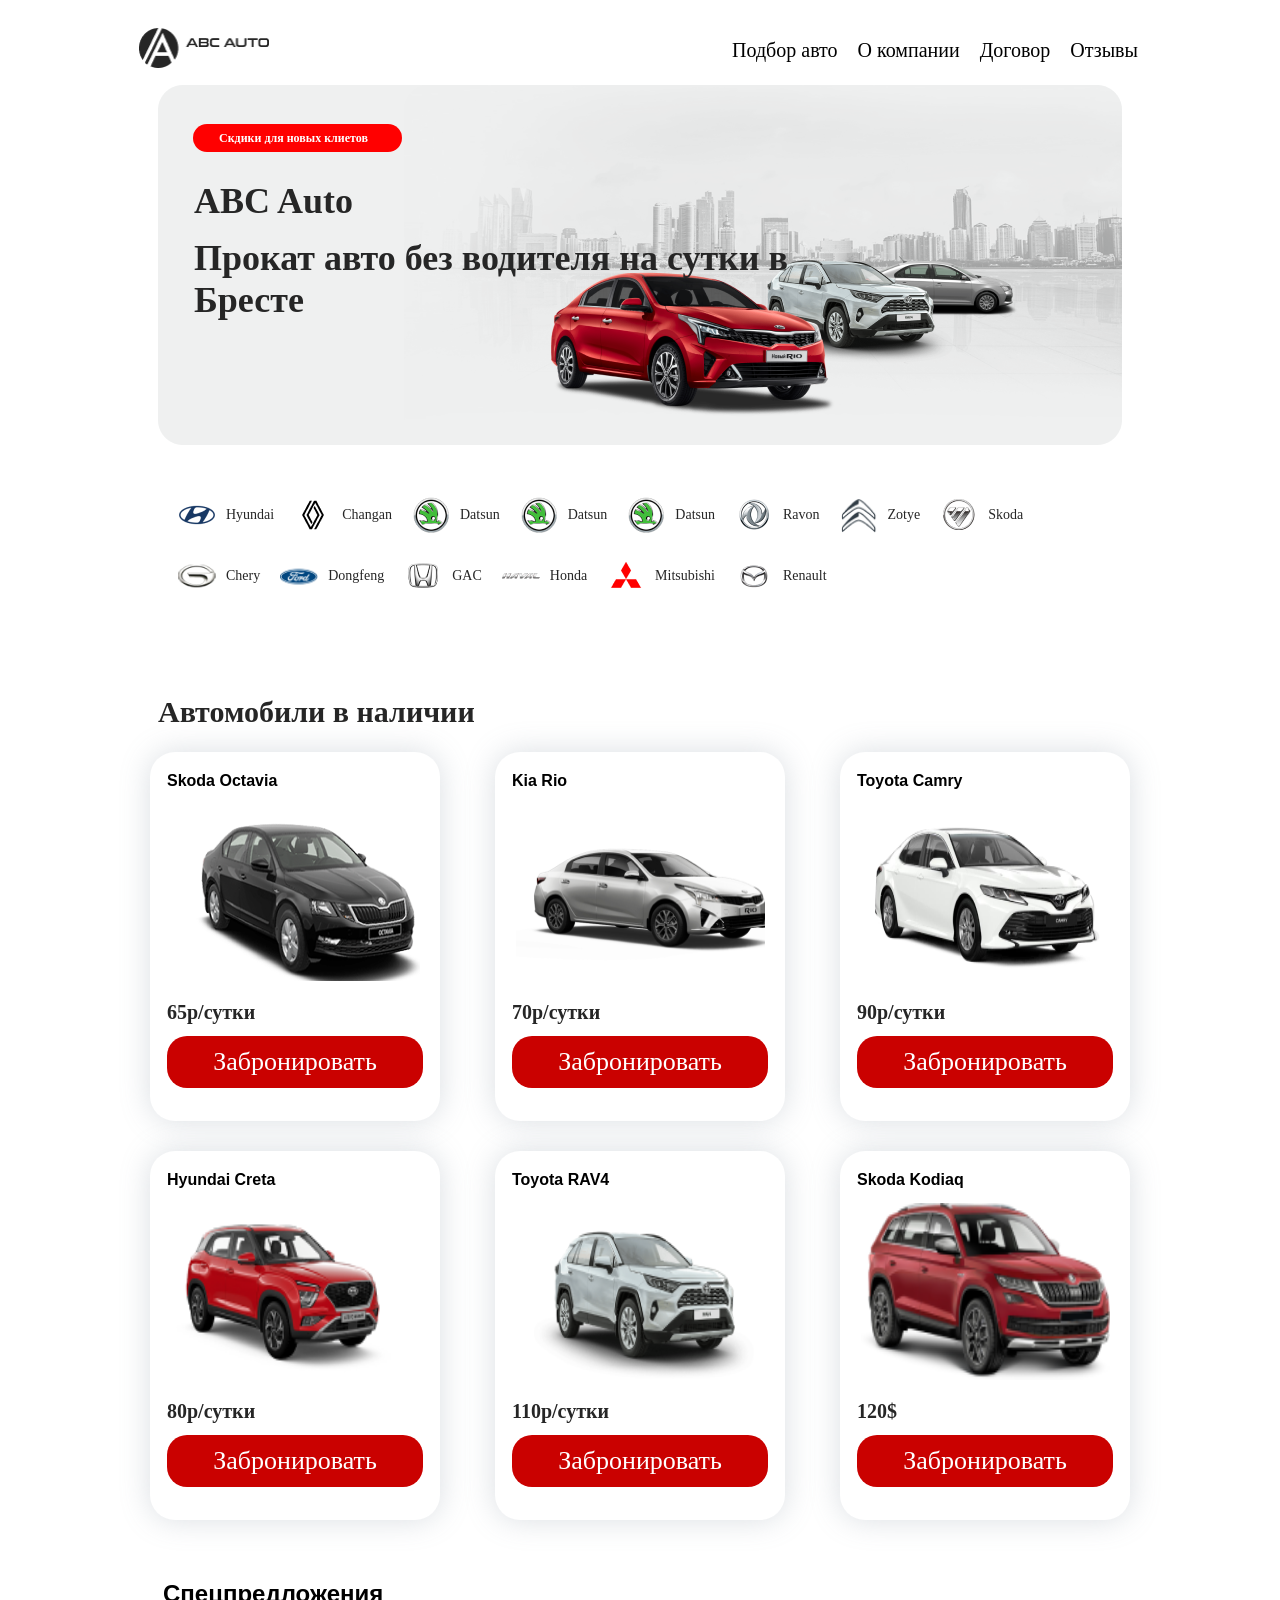
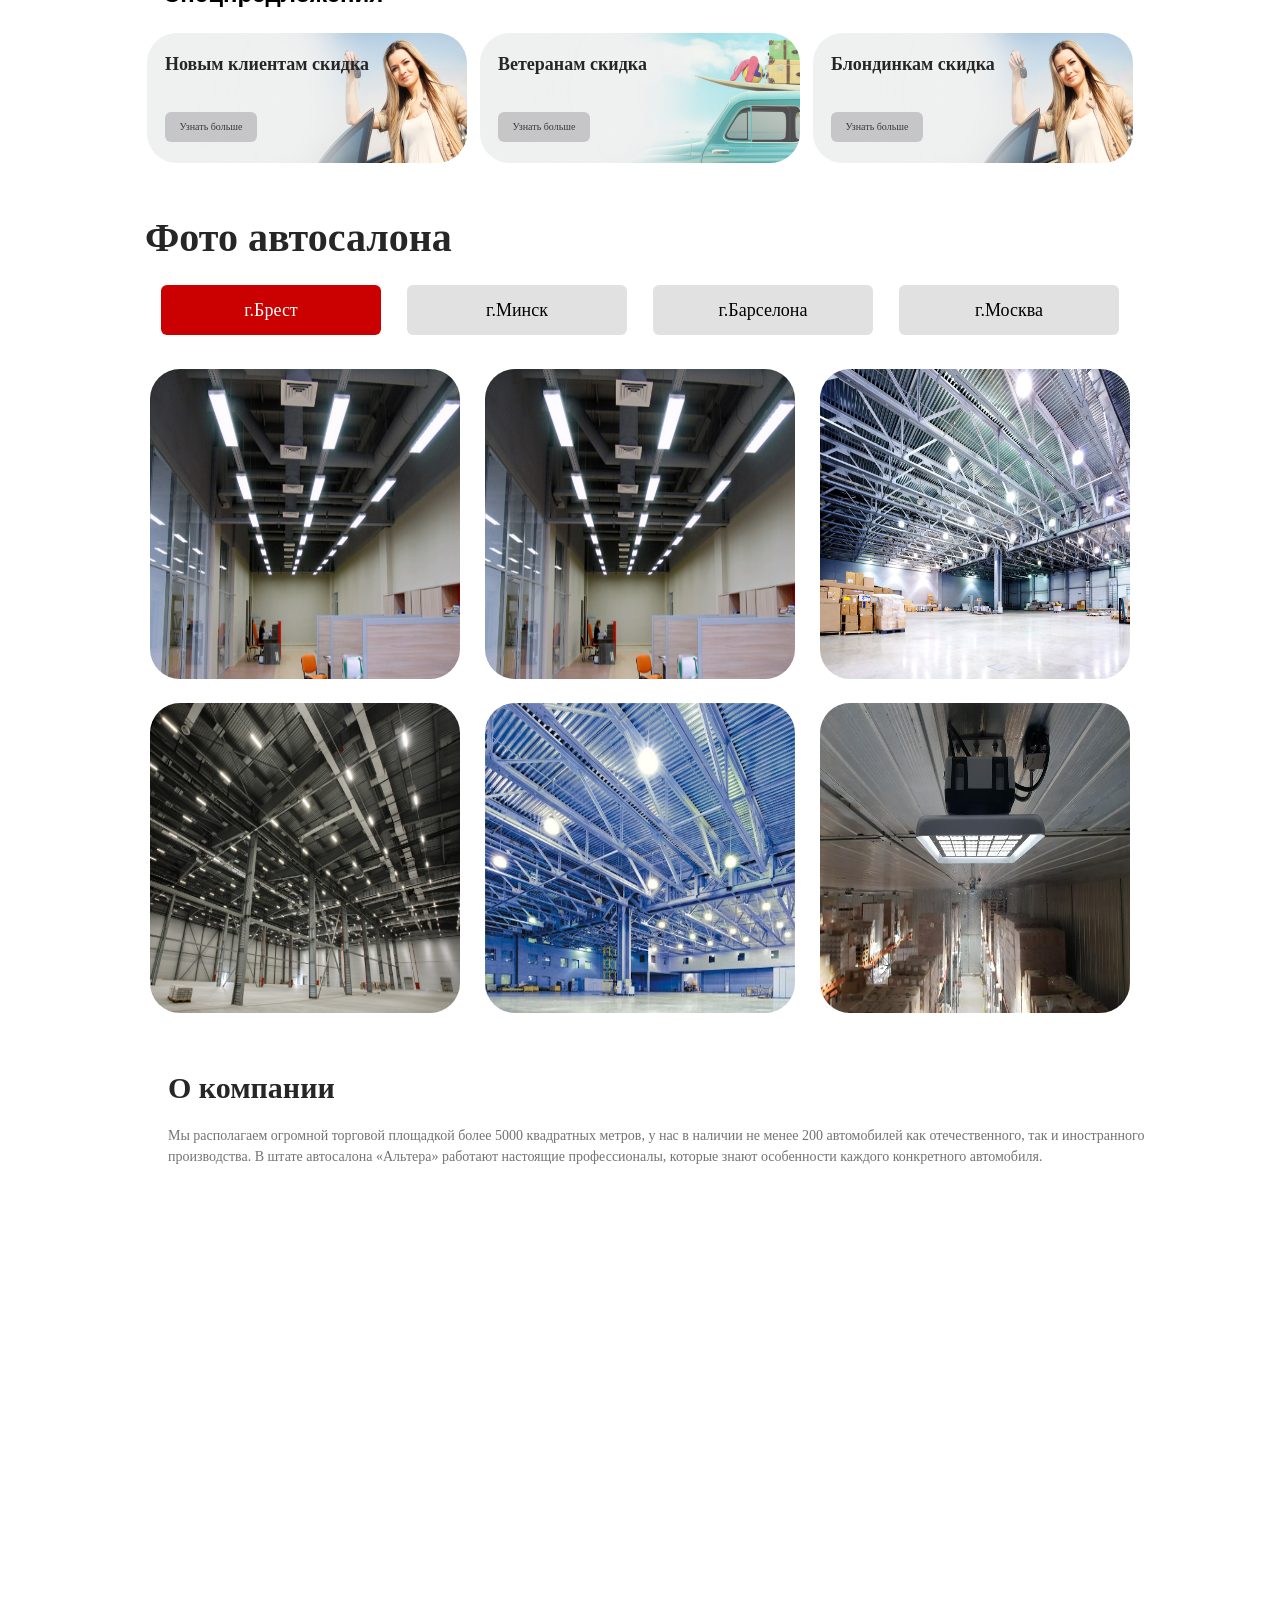
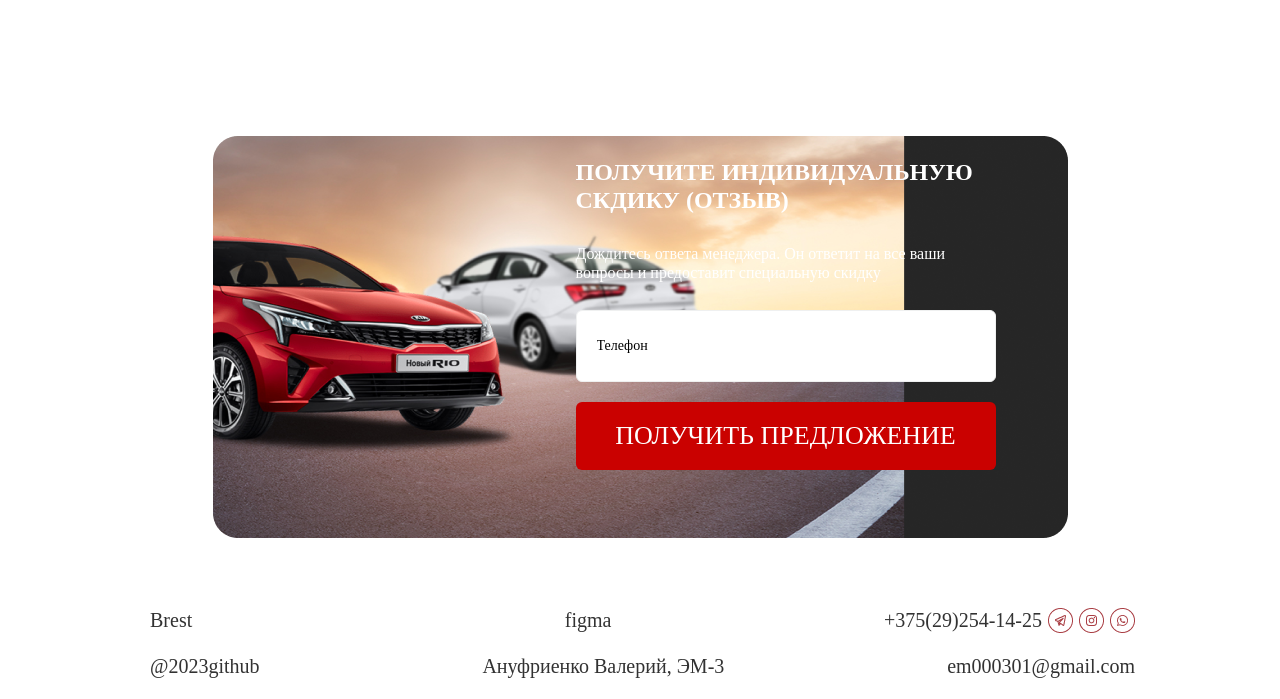
==== index.html @ f1135a48 "valera" ====
<!DOCTYPE html>
<html lang="ru">

<head>
    <meta charset="UTF-8">
    <meta name="viewport" content="width=device-width, initial-scale=1.0">
    <meta name="keywords" content="Treplast">
    <meta name="description" content="Treplast">
    <link rel="stylesheet" href="./scss/style.css">
    <!-- <link rel="stylesheet" href="./styles/style.css">
    <link rel="stylesheet" href="./styles/styles.css"> -->
    <script src="./js/burger.js" defer></script>
    <script src="./js/tabs.js" defer></script>
    <title>Treplast</title>
</head>

<body class="page">
    <header class="header">
        <div class="header__width page__container">
            <img class="header__logo" src="./img/Union.png" alt="Логотип">
            <nav class="nav active__nav">
                <ul class="header__links">
                    <li class="header__link"><a href="./index.html" class="header__link-item">Подбор авто</a></li>
                    <li class="header__link"><a href="./calc.html" class="header__link-item">О компании</a></li>
                    <li class="header__link"><a href="#" class="header__link-item">Договор</a></li>
                    <li class="header__link"><a href="#" class="header__link-item">Отзывы</a></li>
                </ul>
            </nav>
            <div class="burger">
                <span></span>
            </div>
        </div>
    </header>
    <section class="cover page__container">
        <div class="cover__img">
            <p class="cover__text">Скдики для новых клиетов</p>
            <h1 class="cover__title">ABC Auto</h1>
            <p class="cover__subtitle">Прокат авто без водителя на сутки в Бресте</p>
        </div>
    </section>
    <section class="cars page__container">
        <div class="car">
            <div class="car__container">
                <img class="car__img" src="./img/1.png" alt="">
                <p class="car__text">Hyundai</p>
            </div>
            <div class="car__container">
                <img class="car__img" src="./img/2.png" alt="./img/1.png">
                <p class="car__text">Changan</p>
            </div>
            <div class="car__container">
                <img class="car__img" src="./img/3.png" alt="./img/1.png">
                <p class="car__text">Datsun</p>
                </div>
                <div class="car__container">
                    <img class="car__img" src="./img/3.png" alt="./img/1.png">
                    <p class="car__text">Datsun</p>
                </div>
                <div class="car__container">
                    <img class="car__img" src="./img/3.png" alt="./img/1.png">
                    <p class="car__text">Datsun</p>
                </div>
                <div class="car__container">
                    <img class="car__img" src="./img/7.png" alt="./img/1.png">
                    <p class="car__text">Ravon</p>
                </div>
                <div class="car__container">
                    <img class="car__img" src="./img/8.png" alt="./img/1.png">
                    <p class="car__text">Zotye</p>
                </div>
                <div class="car__container">
                    <img class="car__img" src="./img/9.png" alt="./img/1.png">
                    <p class="car__text">Skoda</p>
                </div>
                <div class="car__container">
                    <img class="car__img" src="./img/10.png" alt="./img/1.png">
                    <p class="car__text">Chery</p>
                </div>
                <div class="car__container">
                    <img class="car__img" src="./img/11.png" alt="./img/1.png">
                    <p class="car__text">Dongfeng</p>
                </div>
                <div class="car__container">
                    <img class="car__img" src="./img/12.png" alt="./img/1.png">
                    <p class="car__text">GAC</p>
                </div>
                <div class="car__container">
                    <img class="car__img" src="./img/13.png" alt="./img/1.png">
                    <p class="car__text">Honda</p>
                </div>
                <div class="car__container">
                    <img class="car__img" src="./img/14.png" alt="./img/1.png">
                    <p class="car__text">Mitsubishi</p>
                </div>
                <div class="car__container">
                    <img class="car__img" src="./img/15.png" alt="./img/1.png">
                    <p class="car__text">Renault</p>
                </div>
            </div>
    </section>
    <section class="price page__container">
        <h2 class="price__title">Автомобили в наличии</h2>
        <ul class="price__cards">
            <li class="price__card">
                <h4 class="price__subtitle">Skoda Octavia </h4>
                <img class="price__img" src="./img/octa.png" alt="картинка">
                <p class="price__value">65р/сутки</p>
                <button class="price__button page__button" type="button">Забронировать</button>
            </li>
            <li class="price__card">
                <h4 class="price__subtitle">Kia Rio</h4>
                <img class="price__img" src="./img/kia.png" alt="картинка">
                <p class="price__value">70р/сутки</p>
                <button class="price__button page__button" type="button">Забронировать</button>
            </li>
            <li class="price__card">
                <h4 class="price__subtitle">Toyota Camry</h4>
                <img class="price__img" src="./img/cam.png" alt="картинка">
                <p class="price__value">90р/сутки</p>
                <button class="price__button page__button" type="button">Забронировать</button>
            </li>
            <li class="price__card">
                <h4 class="price__subtitle">Hyundai Creta</h4>
                <img class="price__img" src="./img/kreta.png" alt="картинка">
                <p class="price__value">80р/сутки</p>
                <button class="price__button page__button" type="button">Забронировать</button>
            </li>
            <li class="price__card">
                <h4 class="price__subtitle">Toyota RAV4 </h4>
                <img class="price__img" src="./img/t.png" alt="картинка">
                <p class="price__value">110р/сутки</p>
                <button class="price__button page__button" type="button">Забронировать</button>
            </li>
            <li class="price__card">
                <h4 class="price__subtitle">Skoda Kodiaq</h4>
                <img class="price__img" src="./img/skoda.png" alt="картинка">
                <p class="price__value">120$</p>
                <button class="price__button page__button" type="button">Забронировать</button>
            </li>
        </ul>
    </section>
    <section class="advantages page__container">
        <h2 class="advantages__title">Спецпредложения</h2>
        <div class="advantages__cards">
            <div class="advantages__card advantages__card-title__1">
                <h3 class="advantages__card-title">Новым клиентам скидка</h3>
                <button class="advantages__button" type="button">Узнать больше</button>
            </div>
            <div class="advantages__card advantages__card-title__2">
                <h3 class="advantages__card-title">Ветеранам скидка</h3>
                <button class="advantages__button" type="button">Узнать больше</button>
            </div>
            <div class="advantages__card advantages__card-title__3">
                <h3 class="advantages__card-title">Блондинкам скидка</h3>
                <button class="advantages__button" type="button">Узнать больше</button>
            </div>
        </div>
    </section>
    <section class="portfolio page__container">
        <h2 class="portfolio__title">Фото автосалона</h2>
        <div class="portfolio__buttons">
            <button class="portfolio__button portfolio__button_active" data-shop="shop_1">г.Брест</button>
            <button class="portfolio__button" data-shop="shop_2">г.Минск</button>
            <button class="portfolio__button" data-shop="shop_3">г.Барселона</button>
            <button class="portfolio__button" data-shop="shop_4">г.Москва</button>
        </div>
        <div class="portfolio__slider">
            <div class="slider">
                <ul class="portfolio__cards slider_left">
                    <li class="portfolio__card portfolio__card-1"><img class="portfolio__img portfolio__img-hide_1"
                            src="./extends/jpg/1_1.jpg" alt="картинка"></li>
                    <li class="portfolio__card portfolio__card-2"><img class="portfolio__img portfolio__img-hide_2"
                            src="./extends/jpg/1_1.jpg" alt="картинка"></li>
                    <li class="portfolio__card portfolio__card-3"><img class="portfolio__img portfolio__img-hide_3"
                            src="./extends/jpg/1_2.jpg" alt="картинка"></li>
                    <li class="portfolio__card portfolio__card-4"><img class="portfolio__img portfolio__img-hide_4"
                            src="./extends/jpg/1_3.jpg" alt="картинка"></li>
                    <li class="portfolio__card portfolio__card-5"><img class="portfolio__img portfolio__img-hide_5"
                            src="./extends/jpg/1_4.jpg" alt="картинка"></li>
                    <li class="portfolio__card portfolio__card-6"><img class="portfolio__img portfolio__img-hide_6"
                            src="./extends/jpg/1_5.jpg" alt="картинка"></li>
                </ul>
                <ul class="portfolio__cards slider_center">
                    <li class="portfolio__card portfolio__card-1"><img class="portfolio__img portfolio__img-hide_1"
                            src="./extends/jpg/1_1.jpg" alt="картинка"></li>
                    <li class="portfolio__card portfolio__card-2"><img class="portfolio__img portfolio__img-hide_2"
                            src="./extends/jpg/1_1.jpg" alt="картинка"></li>
                    <li class="portfolio__card portfolio__card-3"><img class="portfolio__img portfolio__img-hide_3"
                            src="./extends/jpg/1_2.jpg" alt="картинка"></li>
                    <li class="portfolio__card portfolio__card-4"><img class="portfolio__img portfolio__img-hide_4"
                            src="./extends/jpg/1_3.jpg" alt="картинка"></li>
                    <li class="portfolio__card portfolio__card-5"><img class="portfolio__img portfolio__img-hide_5"
                            src="./extends/jpg/1_4.jpg" alt="картинка"></li>
                    <li class="portfolio__card portfolio__card-6"><img class="portfolio__img portfolio__img-hide_6"
                            src="./extends/jpg/1_5.jpg" alt="картинка"></li>
                </ul>
                <ul class="portfolio__cards slider_right">
                    <li class="portfolio__card portfolio__card-1"><img class="portfolio__img portfolio__img-hide_1"
                            src="./extends/jpg/1_1.jpg" alt="картинка"></li>
                    <li class="portfolio__card portfolio__card-2"><img class="portfolio__img portfolio__img-hide_2"
                            src="./extends/jpg/1_1.jpg" alt="картинка"></li>
                    <li class="portfolio__card portfolio__card-3"><img class="portfolio__img portfolio__img-hide_3"
                            src="./extends/jpg/1_2.jpg" alt="картинка"></li>
                    <li class="portfolio__card portfolio__card-4"><img class="portfolio__img portfolio__img-hide_4"
                            src="./extends/jpg/1_3.jpg" alt="картинка"></li>
                    <li class="portfolio__card portfolio__card-5"><img class="portfolio__img portfolio__img-hide_5"
                            src="./extends/jpg/1_4.jpg" alt="картинка"></li>
                    <li class="portfolio__card portfolio__card-6"><img class="portfolio__img portfolio__img-hide_6"
                            src="./extends/jpg/1_5.jpg" alt="картинка"></li>
                </ul>
            </div>
            <div class="arrows">
                <img src="./extends/svg/left.svg" alt="" class="button_slider_left">
                <img src="./extends/svg/right.svg" alt="strelkaLeft" class="button_slider_right">
            </div>
        </div>
    </section>
    <section class="video page__container">
        <h2 class="video__title">О компании</h2>
        <p class="video__text">Мы располагаем огромной торговой площадкой более 5000 квадратных метров, у нас в наличии не менее 200 автомобилей как отечественного, так и иностранного производства. В штате автосалона «Альтера» работают настоящие профессионалы, которые знают особенности каждого конкретного автомобиля.</p>
        <iframe class="video__video" src="https://www.youtube.com/embed/TswTFljcHB8" title="YouTube video player" frameborder="0" allow="accelerometer; autoplay; clipboard-write; encrypted-media; gyroscope; picture-in-picture; web-share" allowfullscreen></iframe>
    </section>
    <section class="feedback page__container">
        <div class="feedback__img">
            <div class="feedback__container">
                <h2 class="feedback__title">Получите индивидуальную скдику (отзыв)</h2>
                <p class="feedback__text">Дождитесь ответа менеджера. Он ответит на все ваши вопросы и предоставит специальную скидку </p>
                <form class="feedback__form feedback__form-form" name="form" id="username__form" novalidate>
                    <input type="phone" class="feedback__field" id="name" name="text" placeholder="Телефон" minlength="2"
                        maxlength="40" required>
                    <button class="feedback__button page__button" type="submit">Получить предложение</button>
                </form>
            </div>
        </div>
    </section>
    <footer class="footer">
        <div class="footer__container footer__container-first">
            <p class="footer__text">Brest</p>
            <h4 class="footer__text name">figma</h4>
            <div class="footer__info">
                <p class="footer__text">+375(29)254-14-25</p>
                <img class="footer__img" src="./img/telega.png" alt="">
                <img class="footer__img" src="./img/ins.png" alt="">
                <img class="footer__img" src="./img/what.png" alt="">
            </div>
        </div>
        <div class="footer__container footer__container-second">
            <p class="footer__text">@2023github</p>
            <h4 class="footer__text">Ануфриенко Валерий, ЭM-3</h4>
            <p class="footer__text">em000301@gmail.com</p>
        </div>
    </footer>
</body>

</html>
---- scss/style.css ----
* {
  margin: 0;
  padding: 0;
  border: 0;
  box-sizing: border-box;
  list-style: none;
  text-decoration: none;
}

.page {
  background-color: #fff;
  font-family: "Inter", Arial, sans-serif;
  text-rendering: optimizeLegibility;
  margin: 0 auto;
  width: 100%;
  -webkit-font-smoothing: antialiased;
  -moz-osx-font-smoothing: grayscale;
}

.page__container {
  max-width: 1024px;
  margin: 0 auto;
}

.page__title {
  max-width: 400px;
  margin: 0 auto;
  text-align: center;
  font-family: "Inter";
  font-style: normal;
  font-weight: 700;
  font-size: 48px;
  line-height: 58px;
  color: #cde1f0;
  color: #000;
}

.page__subtitle {
  max-width: 350px;
  text-align: center;
  margin: 0 auto;
  font-family: "Inter";
  font-style: normal;
  font-weight: 600;
  font-size: 20px;
  line-height: 24px;
  color: #cde1f0;
  color: #000;
}

@media (max-width: 900px) {
  .page__title {
    max-width: 400px;
    font-family: "Inter";
    font-style: normal;
    font-weight: 700;
    font-size: 39px;
    line-height: 47px;
    color: #cde1f0;
  }
  .page__subtitle {
    max-width: 350px;
    font-family: "Inter";
    font-style: normal;
    font-weight: 600;
    font-size: 18px;
    line-height: 22px;
    color: #cde1f0;
  }
}
@media (max-width: 520px) {
  .page__title {
    font-family: "Inter";
    font-style: normal;
    font-weight: 700;
    font-size: 24px;
    line-height: 29px;
    color: #cde1f0;
  }
  .page__subtitle {
    font-family: "Inter";
    font-style: normal;
    font-weight: 600;
    font-size: 18px;
    line-height: 22px;
    color: #cde1f0;
  }
}
.style {
  font-style: normal;
  font-family: "Inter";
  font-style: normal;
  font-weight: 500;
  font-size: 28px;
  line-height: 34px;
  color: #cde1f0;
  color: #000;
}

@media (max-width: 900px) {
  .style {
    font-style: normal;
    font-family: "Inter";
    font-style: normal;
    font-weight: 500;
    font-size: 28px;
    line-height: 34px;
    color: #cde1f0;
    color: #000;
  }
}
.header {
  width: 100%;
  background-color: #fff;
  opacity: 1;
  margin: 0 auto;
  padding: 28px 0 17px 0;
}

.header__link-item {
  text-decoration: none;
  color: #000;
  transition: 1s all ease-in-out;
  color: #000;
}
.header__link-item:hover {
  text-decoration: none;
  color: #e31c0e;
}

.nav {
  display: flex;
}

.header__width {
  padding: 0 11px;
  display: flex;
  justify-content: space-between;
  align-items: center;
  flex-wrap: nowrap;
}

.header__logo {
  width: 130px;
  height: 40px;
}

.header__links {
  display: flex;
  justify-content: baseline;
  align-items: baseline;
  flex-wrap: nowrap;
  margin: 3px 3px 0 0;
  gap: 0 20px;
}

.header__link {
  font-family: "Inter";
  font-style: normal;
  font-weight: 700;
  font-size: 22px;
  line-height: 27px;
  color: #cde1f0;
  cursor: pointer;
  font-family: "Roboto";
  font-style: normal;
  font-weight: 400;
  font-size: 20px;
  line-height: 26px;
  color: #262626;
}
.header__link:hover {
  color: #ffd3a0;
}

@media (max-width: 900px) {
  .header {
    padding: 28px 0;
  }
  .header__logo {
    width: 130px;
    height: 40px;
  }
  .header__link {
    font-size: 18px;
    line-height: 22px;
  }
  .header__links {
    margin: 6px 0 0 0;
    gap: 0 13px;
  }
}
@media (max-width: 767px) {
  .header {
    padding: 17px 0 15px 0;
  }
  .header__width {
    padding: 0 11px;
  }
  .header__logo {
    width: 130px;
    height: 40px;
    z-index: 52;
  }
  .header__links {
    display: flex;
    list-style: none;
    flex-direction: column;
    margin: 0;
    gap: 0 20px;
    padding: 0;
    position: relative;
    z-index: 55;
  }
  .nav {
    display: none;
    flex-direction: column;
    position: fixed;
    height: 100%;
    width: 100%;
    top: 0;
    bottom: 0;
    left: 0;
    right: 0;
    z-index: 50;
    overflow: auto;
    padding: 64px 31px;
    background-color: #fff;
    transition: all 3s;
    opacity: 0;
    z-index: -1;
  }
  .nav__open {
    opacity: 1;
    z-index: 10;
  }
  .active__nav {
    display: flex !important;
  }
  .nav ul {
    flex-direction: column;
    row-gap: 30px;
    position: relative;
    z-index: 100;
    transition: all 3s ease 0s;
  }
  .header__link {
    font-family: "Inter";
    font-style: normal;
    font-weight: 700;
    font-size: 22px;
    line-height: 27px;
    color: #cde1f0;
  }
}
@keyframes burgerAnimationOpen {
  from {
    opacity: 0;
  }
  to {
    opacity: 1;
  }
}
@keyframes burgerAnimationClose {
  from {
    opacity: 1;
  }
  to {
    opacity: 0;
  }
}
.portfolio__buttons {
  margin: 24px auto 0 auto;
  max-width: 958px;
  display: flex;
  justify-content: center;
  align-items: baseline;
  flex-wrap: wrap;
  gap: 22px 26px;
}

.portfolio__button {
  font-family: "Inter";
  font-style: normal;
  font-weight: 400;
  font-size: 18px;
  line-height: 22px;
  color: #cde1f0;
  width: 220px;
  height: 50px;
  padding: 14px 0 18px 0;
  text-align: center;
  background-color: #E1E1E1;
  border-radius: 6px;
  color: #000;
}

.portfolio__button_active {
  background-color: #CA0100;
  color: #FFF;
}

.page__button {
  font-family: "Inter";
  font-style: normal;
  font-weight: 400;
  font-size: 18px;
  line-height: 22px;
  color: #cde1f0;
  display: block;
  box-sizing: border-box;
  background-color: #CA0100;
  width: 256px;
  height: 52px;
  padding: 10px 0;
  border-radius: 20px;
  transition: 1s all ease-in-out;
  font-family: "Roboto";
  font-style: normal;
  font-weight: 400;
  font-size: 26px;
  line-height: 30px;
  text-align: center;
  color: #FFFFFF;
}

.page__button {
  margin: 17px auto 0 auto;
  color: #000;
  transition: 1s all;
}
.page__button:hover {
  background-color: #ffd3a0;
  color: #ffffff;
}

@media (max-width: 900px) {
  .portfolio__buttons {
    margin: 26px auto 0 auto;
    max-width: 466px;
    gap: 22px 26px;
    flex-wrap: wrap;
    display: flex;
    justify-content: center;
    align-items: baseline;
    flex-wrap: wrap;
  }
}
@media (max-width: 500px) {
  .portfolio__buttons {
    margin: 20px auto 0 auto;
    gap: 21px 0;
  }
}
.advantages__title {
  margin: 55px 0 25px 35px;
}

.advantages__cards {
  display: flex;
  justify-content: center;
  align-items: baseline;
  flex-wrap: wrap;
  flex-wrap: wrap;
  margin: 0 auto;
  padding: 0 17px;
  gap: 13px 13px;
}

.advantages__card {
  width: 320px;
  height: 130px;
  color: #140b0b;
  border-radius: 30px;
  background-size: cover;
  background-position: center;
  background-repeat: no-repeat;
  top: 0;
  left: 0;
  border: none;
}

.advantages__card-title__1 {
  background-image: url(../../img/blond.png);
}

.advantages__card-title__3 {
  background-image: url(../../img/blond.png);
}

.advantages__card-title__2 {
  background-image: url(../../img/car.png);
}

.advantages__img {
  display: block;
  width: 94px;
  height: 82px;
  -o-object-fit: cover;
     object-fit: cover;
  margin: 44px auto 20px auto;
}

.advantages__card-title {
  font-family: "Inter";
  font-style: normal;
  font-weight: 600;
  font-size: 25px;
  line-height: 30px;
  color: #cde1f0;
  color: #140b0b;
  margin: 0;
  font-family: "Roboto";
  font-style: normal;
  font-weight: 700;
  font-size: 18px;
  line-height: 22px;
  /* black */
  padding: 20px 0 0 18px;
  color: #262626;
}

.advantages__cardsubtitle {
  text-align: center;
  font-family: "Inter";
  font-style: normal;
  font-weight: 400;
  font-size: 17px;
  line-height: 21px;
  color: #cde1f0;
  color: #140b0b;
  margin: 10px 12px 0 12px;
  max-width: 276px;
}

.advantages__button {
  width: 92px;
  height: 30px;
  margin: 37px 0 0 18px;
  font-family: "Roboto";
  font-style: normal;
  font-weight: 400;
  font-size: 10px;
  line-height: 12px;
  background: #C2C2C4;
  text-align: center;
  opacity: 0.9;
  border-radius: 6px;
  color: #262626;
  transition: 1s all ease-out;
}
.advantages__button:hover {
  background-color: #b20707;
  color: #cde1f0;
}

@media (max-width: 900px) {
  .advantages__title {
    margin: 0 auto 0 auto;
    padding: 31px 0 0 0;
  }
  .advantages__subtitle {
    margin: 13px auto 0 auto;
  }
  .advantages__cards {
    display: flex;
    justify-content: center;
    align-items: center;
    flex-wrap: wrap;
    flex-direction: column;
    margin: 31px auto 0 auto;
    gap: 35px;
    padding: 0;
  }
}
@media (max-width: 520px) {
  .advantages__title {
    padding: 21px 0 0 0;
  }
  .advantages__subtitle {
    margin: 10px auto 0 auto;
  }
  .advantages__cards {
    margin: 17px auto 0 auto;
    padding: 0 5px;
    gap: 15px 0;
  }
}
.burger {
  display: flex;
  justify-content: flex-end;
  align-items: center;
  flex-wrap: nowrap;
  display: none;
  position: relative;
  z-index: 50;
  width: 30px;
  height: 18px;
}
.burger span {
  height: 2px;
  width: 80%;
  transform: scale(1);
  background-color: #000;
}
.burger::before, .burger::after {
  content: "";
  position: absolute;
  height: 2px;
  width: 100%;
  background-color: #000;
  transition: all 2s ease 0s;
}
.burger::before {
  top: 0;
}
.burger::after {
  bottom: 0;
}
.burger.active span {
  transform: scale(0);
}
.burger.active::before {
  top: 50%;
  transform: rotate(-45deg) translate(0, -50%);
}
.burger.active::after {
  bottom: 50%;
  transform: rotate(45deg) translate(0, 50%);
}

@media (max-width: 767px) {
  .burger {
    display: flex;
  }
}
.calc {
  margin: 15px auto 30px auto;
  position: relative;
  z-index: 2000;
}

.calc__container {
  max-width: 1000px;
  background-color: #f5f5f5;
  border-radius: 30px;
  margin: 0 auto;
  color: #000;
}

.calc__menu {
  padding: 24px 25px 10px 22px;
  display: flex;
  justify-content: space-between;
  align-items: center;
  flex-wrap: nowrap;
  border-bottom: 3px solid rgb(0, 0, 0);
}

.calc__title {
  font-family: "Inter";
  font-style: normal;
  font-weight: 500;
  font-size: 28px;
  line-height: 34px;
  color: #cde1f0;
  color: #000;
}

.calc__title-1 {
  width: 310px;
  padding: 0 0px 0px 2px;
  color: #000;
}

.calc__title-2 {
  width: 118px;
  text-align: center;
  color: #000;
}

.calc__title-3 {
  width: 206px;
  padding: 0 2px 0 0;
  text-align: center;
  color: #000;
}

.calc__title-4 {
  width: 181px;
  padding: 0 4px 0 0;
  text-align: center;
  color: #000;
}

@media (max-width: 900px) {
  .calc {
    margin: 23px auto 41px auto;
  }
  .calc__container {
    max-width: 746px;
  }
  .calc__menu {
    padding: 15px 13px 12px 17px;
  }
  .calc__title {
    font-family: "Inter";
    font-style: normal;
    font-weight: 500;
    font-size: 20px;
    line-height: 24px;
    color: #cde1f0;
    color: #000;
  }
  .calc__title-1 {
    width: 271px;
    padding: 0;
  }
  .calc__title-2 {
    width: 88px;
    text-align: center;
  }
  .calc__title-3 {
    width: 159px;
    padding: 0;
    text-align: center;
  }
  .calc__title-4 {
    width: 114px;
    padding: 0;
    text-align: center;
  }
}
@media (max-width: 500px) {
  .calc {
    margin: 15px auto 19px auto;
  }
  .calc__container {
    max-width: 316px;
    border-radius: 12px;
  }
  .calc__menu {
    padding: 12px 8px 3px 4px;
  }
  .calc__title {
    font-family: "Inter";
    font-style: normal;
    font-weight: 500;
    font-size: 12px;
    line-height: 15px;
    color: #cde1f0;
    color: #000;
  }
  .calc__title-1 {
    width: 88px;
    padding: 0 0px 0px 2px;
  }
  .calc__title-2 {
    width: 34px;
    padding: 0px 0 0px 2px;
    text-align: center;
  }
  .calc__title-3 {
    width: 72px;
    padding: 0 0px 0 1px;
    text-align: center;
  }
  .calc__title-4 {
    width: 66px;
    padding: 0 4px 0 0;
    text-align: center;
  }
}
.container {
  padding: 13px 24px 0 24px;
  display: flex;
  justify-content: space-between;
  align-items: center;
  color: #000;
}

.container__title {
  width: 310px;
  text-overflow: ellipsis;
  white-space: nowrap;
  overflow: hidden;
  color: #000;
  color: #000;
}

.container__price {
  padding: 0 3px 0 0;
  width: 118px;
  text-align: center;
  color: #000;
}

.container__inputs {
  padding: 0 4px 0 0px;
  width: 206px;
  display: flex;
  justify-content: center;
  align-items: center;
  flex-wrap: nowrap;
  gap: 0;
}

.container__button {
  width: 40px;
  height: 40px;
  background: #dfba5a;
  border-radius: 5px;
  margin: 0;
}

.container__input {
  background: rgba(174, 187, 198, 0.6);
  border-radius: 5px;
  text-align: center;
  padding: 3px 0;
  width: 66px;
  margin: 0;
}

.container__total-price {
  width: 181px;
  text-align: center;
  padding: 0px 5px 2px 0px;
  color: #000;
}

.cost {
  text-align: right;
  font-family: "Inter";
  font-style: normal;
  font-family: "Inter";
  font-style: normal;
  font-weight: 400;
  font-size: 28px;
  line-height: 34px;
  color: #cde1f0;
  padding: 27px 36px 20px 0;
  color: #000;
}

.total-cost {
  padding: 0 0 0 32px;
  color: #000;
}

@media (max-width: 900px) {
  .container {
    padding: 8px 15px 0 13px;
    color: #000;
  }
  .container__title {
    padding: 0 0 0 4px;
    width: 271px;
    font-family: "Inter";
    font-style: normal;
    font-weight: 400;
    font-size: 26px;
    line-height: 29px;
    color: #cde1f0;
    color: #000;
  }
  .container__price {
    padding: 0px 0px 0px 8px;
    width: 88px;
    font-family: "Inter";
    font-style: normal;
    font-weight: 400;
    font-size: 26px;
    line-height: 29px;
    color: #cde1f0;
    color: #000;
  }
  .container__inputs {
    padding: 0px 0px 0 2px;
    width: 159px;
    color: #000;
  }
  .container__total-price {
    width: 114px;
    font-weight: 400;
    font-family: "Inter";
    font-style: normal;
    font-weight: 400;
    font-size: 26px;
    line-height: 29px;
    color: #cde1f0;
    padding: 0 0 0 4px;
    color: #000;
  }
  .cost {
    font-family: "Inter";
    font-style: normal;
    font-weight: 400;
    font-size: 26px;
    line-height: 29px;
    color: #cde1f0;
    color: #000;
  }
  .total-cost {
    padding: 0 0 0 27px;
    color: #000;
  }
  .cost {
    padding: 27px 36px 34px 0;
    color: #000;
  }
}
@media (max-width: 500px) {
  .container {
    padding: 8px 6px 0 4px;
    color: #000;
  }
  .container__title {
    width: 88px;
    font-family: "Inter";
    font-style: normal;
    font-weight: 500;
    font-size: 11px;
    line-height: 13px;
    color: #cde1f0;
    color: #000;
  }
  .container__price {
    padding: 0;
    font-family: "Inter";
    font-style: normal;
    font-weight: 500;
    font-size: 11px;
    line-height: 13px;
    color: #cde1f0;
    width: 34px;
    color: #000;
  }
  .container__inputs {
    padding: 0;
    font-family: "Inter";
    font-style: normal;
    font-weight: 500;
    font-size: 11px;
    line-height: 13px;
    color: #cde1f0;
    width: 72px;
    color: #000;
  }
  .container__button {
    width: 20px;
    height: 20px;
    font-family: "Inter";
    font-style: normal;
    font-weight: 500;
    font-size: 11px;
    line-height: 13px;
    color: #cde1f0;
    color: #000;
  }
  .container__input {
    padding: 3px 0;
    font-family: "Inter";
    font-style: normal;
    font-weight: 500;
    font-size: 11px;
    line-height: 13px;
    color: #cde1f0;
    width: 32px;
    color: #000;
  }
  .container__total-price {
    font-family: "Inter";
    font-style: normal;
    font-weight: 500;
    font-size: 11px;
    line-height: 13px;
    color: #cde1f0;
    width: 66px;
    padding: 0px 6px 0px 1px;
    color: #000;
  }
  .cost {
    text-align: right;
    font-family: "Inter";
    font-style: normal;
    font-weight: 500;
    font-size: 12px;
    line-height: 15px;
    color: #cde1f0;
    padding: 17px 12px 17px 0;
    color: #000;
  }
  .total-cost {
    padding: 0 0 0 14px;
    color: #000;
  }
}
.cover {
  position: relative;
  min-height: 360px;
  max-width: 964px;
  margin: 0 auto;
}

.cover__img {
  position: absolute;
  background-image: url(../../img/fon.png);
  background-size: cover;
  background-position: center;
  background-repeat: no-repeat;
  width: 100%;
  height: 100%;
  top: 0;
  left: 0;
  z-index: 2;
  color: #000;
}

.cover__text {
  font-family: "Roboto";
  font-style: normal;
  font-weight: 700;
  font-size: 12px;
  line-height: 14px;
  display: block;
  max-width: 209px;
  color: #FFFFFF;
  background-color: red;
  padding: 7px 26px;
  border-radius: 20px;
  margin: 39px 0 0 35px;
}

.cover__title {
  margin: 28px 0 0 36px;
  font-family: "Inter";
  font-style: normal;
  font-weight: 700;
  font-size: 56px;
  line-height: 68px;
  color: #cde1f0;
  font-family: "Roboto";
  font-style: normal;
  font-weight: 700;
  font-size: 36px;
  line-height: 42px;
  /* black */
  color: #262626;
}

.cover__subtitle {
  margin: 15px 0 0 36px;
  font-family: "Inter";
  font-style: normal;
  font-weight: 600;
  font-size: 28px;
  line-height: 34px;
  color: #cde1f0;
  max-width: 605px;
  font-family: "Roboto";
  font-style: normal;
  font-weight: 700;
  font-size: 36px;
  line-height: 42px;
  color: #262626;
}

@media (max-width: 900px) {
  .cover {
    min-height: 506px;
  }
  .cover__img {
    background-image: url(../extends/jpg/fonforcover768.jpg);
  }
  .cover__title {
    font-family: "Inter";
    font-style: normal;
    font-weight: 700;
    font-size: 49px;
    line-height: 59px;
    color: #cde1f0;
    margin: 28px 0 0 26px;
  }
  .cover__subtitle {
    margin: 27px 0 0 16px;
    font-family: "Inter";
    font-style: normal;
    font-weight: 600;
    font-size: 24px;
    line-height: 29px;
    color: #cde1f0;
  }
}
@media (max-width: 520px) {
  .cover {
    min-height: 213px;
  }
  .cover__img {
    background-image: url(../extends/svg/opa.svg);
  }
  .cover__title {
    font-family: "Inter";
    font-style: normal;
    font-weight: 700;
    font-size: 27px;
    line-height: 33px;
    color: #cde1f0;
    margin: 28px 0 0 26px;
  }
  .cover__subtitle {
    margin: 8px 0 0 11px;
    font-family: "Inter";
    font-style: normal;
    font-weight: 600;
    font-size: 14px;
    line-height: 17px;
    color: #cde1f0;
    max-width: 145px;
  }
}
.car {
  padding: 50px;
  display: flex;
  gap: 20px;
  flex-wrap: wrap;
}

.car__container {
  display: flex;
  gap: 10px;
  flex-wrap: wrap;
  align-items: center;
}

.car__img {
  width: 38px;
  height: 38px;
}

.car__text {
  font-family: "Roboto";
  font-style: normal;
  font-weight: 400;
  font-size: 14px;
  line-height: 290%;
  color: #262626;
}

.footer {
  width: 1024px;
  background-color: #fff;
  opacity: 0.8;
  margin: 0 auto;
  display: flex;
  flex-direction: column;
}

.footer__container {
  display: flex;
  justify-content: space-between;
  align-items: center;
  padding: 0 17px 0 22px;
}

.footer__container-first {
  padding: 9px 17px 0 22px;
}

.footer__text {
  font-family: "Italiana";
  font-style: normal;
  font-weight: 400;
  font-size: 20px;
  line-height: 46px;
  color: #000000;
}

.footer__info {
  display: flex;
  gap: 6px;
  align-items: center;
}

.footer__img {
  width: 25px;
  height: 25px;
}

.footer__container-second {
  padding-bottom: 10px;
}

.name {
  padding-left: 100px;
}

.portfolio {
  position: relative;
  z-index: 2000;
}

.portfolio__title {
  padding: 51px 0 0 17px;
  font-family: "Roboto";
  font-style: normal;
  font-weight: 700;
  font-size: 40px;
  line-height: 47px;
  color: #262626;
}

.portfolio__slider {
  position: relative;
  overflow: hidden;
  height: 691px;
}

.slider {
  display: flex;
  width: 300%;
  position: absolute;
  left: -100%;
  transition-duration: 3s;
}

.strelkaLeft {
  width: 40px;
  height: 40px;
}

.portfolio__cards {
  display: flex;
  justify-content: space-between;
  align-items: baseline;
  flex-wrap: wrap;
  padding: 0 22px;
  margin: 34px auto 0 auto;
  gap: 20px 21px;
  transition: 2s all ease-in;
}

.portfolio__img {
  width: 310px;
  height: 310px;
  border-radius: 30px;
}

.arrows {
  display: flex;
  position: absolute;
  z-index: 50;
  width: 100%;
  margin: 0 auto;
  justify-content: space-between;
  top: calc(50% - 39px);
  opacity: 0;
  padding: 60px;
  transition: all 2s;
}
.slider:hover + .arrows, .arrows:hover {
  opacity: 1;
}

.move_left {
  animation-name: move_left;
  animation-duration: 2s;
}

@keyframes move_left {
  0% {
    left: -100%;
  }
  100% {
    left: -200%;
  }
}
.move_right {
  animation-name: move_right;
  animation-duration: 2s;
}

@keyframes move_right {
  0% {
    left: -100%;
  }
  100% {
    left: 0%;
  }
}
.button_slider_left,
.button_slider_right {
  width: 50px;
  height: 50px;
}
.button_slider_left:hover,
.button_slider_right:hover {
  color: #ffd3a0;
  filter: invert(0.6) sepia(1);
}

@media (max-width: 1000px) {
  .portfolio__cards,
  .price__cards {
    display: flex;
    justify-content: center;
    align-items: baseline;
    flex-wrap: wrap;
    padding: 0 59px;
    gap: 30px;
  }
}
@media (max-width: 900px) {
  .portfolio__title {
    padding: 31px 0 0 0;
  }
  .portfolio__cards {
    gap: 26px 30px;
    margin: 49px auto 0 auto;
  }
  .portfolio__slider {
    height: 711px;
  }
  .portfolio__img-hide_6 {
    overflow: visible;
  }
  .portfolio__img-hide_5 {
    overflow: hidden;
  }
  .portfolio__card-5,
  .portfolio__card-6 {
    display: none;
  }
}
@media (max-width: 520px) {
  .portfolio__slider {
    height: 345px;
  }
  .portfolio__card-2,
  .portfolio__card-3,
  .portfolio__card-4 {
    display: none;
  }
  .portfolio__title {
    padding: 22px 0 0 0;
  }
  .portfolio__cards {
    padding: 0 5px;
    margin: 29px auto 0 auto;
    gap: 25px;
  }
}
.price__title {
  padding: 48px 0 0 30px;
  font-family: "Roboto";
  margin: 0;
  font-style: normal;
  font-weight: 700;
  font-size: 30px;
  line-height: 35px;
  color: #262626;
  text-align: start;
}

.price__cards {
  display: flex;
  justify-content: space-between;
  align-items: baseline;
  flex-wrap: wrap;
  margin: 23px auto 60px auto;
  gap: 30px;
  padding: 0 22px;
}

.price__card {
  width: 290px;
  height: 369px;
  background-color: #ffffff;
  border-radius: 30px;
  background: #FFFFFF;
  /* shad1 */
  box-shadow: 0px 0px 30px rgba(133, 147, 159, 0.3);
  border-radius: 25px;
}

.price__img {
  display: block;
  width: 249px;
  height: 177px;
  margin: 14px auto 0 auto;
}

.price__description {
  font-family: "Inter";
  font-style: normal;
  font-weight: 700;
  font-size: 16px;
  line-height: 19px;
  color: #cde1f0;
  display: flex;
  justify-content: space-between;
  align-items: baseline;
  flex-wrap: nowrap;
  width: 272px;
  color: #000;
  margin: 23px auto 0 auto;
}

.price__subtitle {
  text-overflow: ellipsis;
  white-space: nowrap;
  overflow: hidden;
  color: #000;
  max-width: 200px;
  padding: 20px 0 0 17px;
}

.price__value {
  padding: 20px 0 12px 17px;
  font-family: "Roboto";
  font-style: normal;
  font-weight: 700;
  font-size: 20px;
  line-height: 23px;
  color: #262626;
}

.price__button {
  color: #FFFFFF;
  margin: 0 auto;
}

@media (max-width: 900px) {
  .price__title {
    padding: 30px 0 0 0;
  }
  .price__cards {
    margin: 29px auto 39px auto;
    justify-content: center;
    gap: 30px;
    padding: 0;
    justify-content: center;
  }
}
@media (max-width: 520px) {
  .price__title {
    padding: 19px 0 0 0;
  }
  .price__button {
    margin: 16px auto 0 auto;
  }
  .price__cards {
    margin: 18px auto 24px auto;
    justify-content: center;
    gap: 19px 0;
    padding: 0 5px;
  }
}
.video__title {
  padding: 44px 0 0 40px;
  font-family: "Roboto";
  font-style: normal;
  font-weight: 700;
  font-size: 30px;
  line-height: 35px;
  color: #262626;
}

.video__text {
  padding: 20px 0 0 40px;
  font-family: "Roboto";
  font-style: normal;
  font-weight: 400;
  font-size: 14px;
  line-height: 150%;
  color: #737373;
}

.video__iframe {
  max-width: 824px;
  height: 400px;
  margin: 59px 100px 0 100px;
}

.video__video {
  width: 70%;
  height: 425px;
  margin: 70px 153px;
}

.eef {
  display: block;
  max-width: 824px;
  max-height: 400;
  margin: 23px auto 0 auto;
}

@media (max-width: 900px) {
  .video__title {
    padding: 27px 0 23px 0;
  }
  .eef {
    display: block;
    max-width: 638px;
    height: 310px;
    margin: 0 auto;
  }
}
@media (max-width: 520px) {
  .video__title {
    padding: 17px 0 16px 0;
  }
  .eef {
    display: block;
    max-width: 320px;
    max-height: 148px;
    margin: 0 auto;
    padding: 0;
  }
}
.feedback {
  position: relative;
  min-height: 402px;
  max-width: 855px;
  margin: 0 auto;
  margin-bottom: 50px;
}

.feedback__img {
  position: absolute;
  background-image: url(../../img/fead.png);
  background-size: cover;
  background-position: center;
  background-repeat: no-repeat;
  width: 100%;
  height: 100%;
  top: 0;
  left: 0;
  border: none;
}

.feedback__container {
  width: 420px;
  position: absolute;
  top: 22px;
  right: 72px;
}

.feedback__title {
  margin: 0;
  max-width: 420px;
  font-family: "Roboto";
  font-style: normal;
  font-weight: 900;
  font-size: 24px;
  line-height: 28px;
  text-transform: uppercase;
  /* white */
  color: #FFFFFF;
}

.feedback__text {
  font-family: "Roboto";
  font-style: normal;
  font-weight: 400;
  font-size: 16px;
  line-height: 19px;
  padding: 30px 0 15px 0;
  color: #FFFFFF;
}

.feedback__form {
  margin: 13px 0 0 0;
  display: flex;
  justify-content: center;
  align-items: baseline;
  flex-wrap: wrap;
  flex-direction: column;
  gap: 20px 0;
}

.feedback__field {
  font-family: "Inter";
  font-style: normal;
  font-weight: 400;
  font-size: 20px;
  line-height: 40px;
  color: #cde1f0;
  font-family: "Roboto";
  font-style: normal;
  font-weight: 400;
  font-size: 14px;
  color: #262626;
  width: 100%;
  padding: 15px 20px;
  display: block;
  overflow: visible;
  transition: 1s all;
  background: #FFFFFF;
  border: 1px solid #EFF0F0;
  border-radius: 6px;
}
.feedback__field::-moz-placeholder {
  color: #000;
}
.feedback__field::placeholder {
  color: #000;
}

.feedback__message {
  height: 100px;
  resize: none;
}

.feedback__field:focus {
  border-color: rgba(66, 98, 123, 0.8);
  outline: none;
}

.feedback__button {
  margin: 0;
  width: 420px;
  height: 68px;
  border-radius: 6px;
  text-transform: uppercase;
  color: #FFFFFF;
}

@media (max-width: 900px) {
  .feedback {
    min-height: 468px;
  }
  .feedback__img {
    background-image: url(../extends/jpg/fonforcvazi.jpg);
  }
  .feedback__container {
    max-width: 363px;
    position: absolute;
    top: 53px;
    right: 33px;
  }
  .feedback__form {
    margin: 22px 0 0 0;
  }
  .feedback__form-form {
    max-width: 349px;
  }
}
@media (max-width: 520px) {
  .feedback {
    min-height: 400px;
  }
  .feedback__img {
    background-image: url(../extends/jpg/feedbackfon.jpg);
  }
  .feedback__container {
    max-width: 310px;
    position: absolute;
    top: 21px;
    right: 5px;
  }
  .feedback__title {
    margin: 0;
    padding: 0 0 0 5px;
    max-width: 450px;
    text-align: start;
  }
  .feedback__form {
    margin: 17px 0 0 0;
    gap: 20px 0;
  }
}/*# sourceMappingURL=style.css.map */
---- styles/style.css ----
@import url(../vendor/normalize.css);
@import url(../vendor/fonts/fonts.css); 
*{
    margin: 0;
    padding: 0;
    border: 0;
    box-sizing: border-box;
}

.page {
    background-color: #788DA0;
    font-family: 'Inter', Arial, sans-serif;
    text-rendering: optimizeLegibility;
    margin: 0 auto;
    width: 100%;
    -webkit-font-smoothing: antialiased;
    -moz-osx-font-smoothing: grayscale;

}

.page__container{
    max-width: 1024px;
    margin: 0 auto;
}

.header {
    width: 100%;
    background-color: #244A67;
    opacity: 1;
    margin: 0 auto;
    padding: 28px 0 17px 0;
}
.nav{
    display: flex;
}
.header__width {
    box-sizing: border-box;
    padding: 0 11px;
    display: flex;
    justify-content: space-between;
    align-items: center;
}
.header__logo {
    width: 70px;
    height: 64px;
}
.header__links {
    display: flex;
    list-style: none;
    margin: 3px 3px 0 0;
    gap: 0 20px;
    padding: 0;
}
.header__link {
    margin: 0;
    padding: 0;
    font-family: 'Inter';
    font-style: normal;
    font-weight: 700;
    font-size: 22px;
    line-height: 27px;
    color: #CDE1F0;
    cursor: pointer;
}

.header__link:hover{
    color: #FFD3A0;
}

.burger {
    display: none;
    position: relative;
    align-items: center;
    justify-content: flex-start;
    width: 24px;
    height: 20px;
}

.burger span {
    width: 100%;
    height: 4px;
    transform: scale(1);
    border-radius: 20px;
    background-color: #CDE1F0;
}

.burger.active span {
    transform: scale(0);
}

.burger::before, .burger::after{
    content: "";
    position: absolute;
    height: 4px;
    width: 100%;
    background-color: #CDE1F0;
    transition: all 0.5 ease-in-out;
    border-radius: 20px;
}
.burger::before{
    top: 0;
}
.burger::after{
    bottom: 0;
}

.burger.active::before{
    top: calc(50% - 1px);
    transform: rotate(-45deg) translate(0, -50%);
}

.burger.active::after{
    bottom: 50%;
    transform: rotate(45deg) translate(0, 50%);
} 
.burger{
    display: none;
    position: relative;
    z-index: 50;
    align-items: center;
    justify-content: flex-end;
    width: 30px;
    height: 18px;
}

.burger span{
    height: 2px;
    width: 80%;
    transform: scale(1);
    background-color: #FAF6F2;
}

.burger::before, .burger::after{
    content: '';
    position: absolute;
    height: 2px;
    width: 100%;
    background-color: #FAF6F2;
    transition: all 0.3s ease 0s;
}

.burger::before { top: 0 }

.burger::after { bottom: 0 }

.burger.active span { transform: scale(0) }

.burger.active::before{
    top: 50%;
    transform: rotate(-45deg) translate(0, -50%);
}

.burger.active::after{
    bottom: 50%;
    transform: rotate(45deg) translate(0, 50%);
}

.cover {
    position: relative;
    min-height: 683px;
}
.cover__img {
    position: absolute;
    background-image: url(../extends/jpg/fon.jpg);
    background-size: cover;
    background-position: center;
    background-repeat: no-repeat;
    width: 100%;
    height: 100%;
    top: 0;
    left: 0;
    font-family: 'Inter';
    font-style: normal;
    z-index: 2;
    color: #CDE1F0;
}
.cover__title {
    font-size: 56px;
    line-height: 68px;
    margin: 227px 0 0 23px;
    padding: 0;
    font-weight: 700;
}
.cover__subtitle {
    margin: 45px 0 0 23px;
    font-size: 28px;
    line-height: 34px;
    font-weight: 600;
    max-width: 291px;
}

.advantages__title{
    padding: 47px 0 0 0;
}

.page__title {
    max-width: 400px;
    margin: 0 auto;
    text-align: center;
    font-family: 'Inter';
    font-style: normal;
    font-weight: 700;
    font-size: 48px;
    line-height: 58px;
    color: #CDE1F0;
}
.page__subtitle {
    max-width: 350px;
    text-align: center;
    padding: 0;
    margin: 0 auto;
    font-family: 'Inter';
    font-style: normal;
    font-weight: 600;
    font-size: 20px;
    line-height: 24px;
    color: #CDE1F0;
}
.advantages__subtitle{
    margin: 23px auto 29px auto;
}
.advantages__cards {
    display: flex;
    flex-direction: row;
    flex-wrap: wrap;
    justify-content: center;
    margin: 0 auto;
    padding: 0 22px;
    gap: 0 25px;
}
.advantages__card {
    width: 310px;
    height: 310px;
    background-color: #F5F5F5;
    border: 5px solid #FFD375;
    border-radius: 30px;
}
.advantages__img {
    display: block;
    width: 94px;
    height: 82px;
    object-fit: cover;
    padding: 0;
    margin: 44px auto 20px auto; 
}
.advantages__card-title {
    text-align: center;
    font-family: 'Inter';
    font-style: normal;
    font-weight: 600;
    font-size: 25px;
    line-height: 30px;
    color: #140B0B;
    margin: 0;
    padding: 0;
}
.advantages__cardsubtitle {
    text-align: center;
    font-family: 'Inter';
    font-style: normal;
    font-weight: 400;
    font-size: 17px;
    line-height: 21px;
    color: #140B0B;
    margin: 10px 12px 0 12px;
    padding: 0;
    max-width: 276px;
}

.portfolio__title {
    padding: 47px 0 0 0;
}

.portfolio__buttons {
    margin: 24px auto 0 auto;
    max-width: 958px;
    display: flex;
    justify-content: center;
    gap: 22px 26px;
    flex-wrap: wrap;
}

.portfolio__button {
    width: 220px;
    height: 50px;
    padding: 14px 0 18px 0;
    text-align: center;
    font-family: 'Inter';
    font-style: normal;
    font-weight: 400;
    font-size: 18px;
    line-height: 22px;
    background-color: #F5F5F5;
    border-radius: 20px;
    color: #140B0B;
}

.portfolio__button_active{
    background-color: #FFD3A0;
    color:#FFFFFF;
}

.portfolio__cards {
    display: flex;
    justify-content: space-between;
    padding: 0 22px;
    margin: 34px auto 0 auto;
    gap: 21px 25px;
    list-style: none;
    flex-wrap: wrap;
}

.portfolio__img {
    width: 310px;
    height: 316px;
    border-radius: 30px;
}

.video__title {
    padding: 44px 0 0 0;
}

.video__iframe{
    max-width: 824px;
    height: 400px;
    margin: 59px 100px 0 100px;
    padding: 0;
} 

.eef {
    display: block;
    max-width: 824px;
    max-height: 400;
    margin: 23px auto 0 auto;
}

.price__title {
    padding: 48px 0 0 0;
}
.price__cards {
    list-style: none;
    display: flex;
    justify-content: space-between;
    flex-wrap: wrap;
    margin: 23px auto 60px auto;
    gap: 25px 0;
    padding: 0 22px;
}
.price__card {
    width: 310px;
    height: 360px;
    background-color: #FFFFFF;
    color: #000000;
    border-radius: 30px;
}
.price__img {
    display: block;
    width: 272px;
    height: 201px;
    margin: 30px auto 0 auto;
}
.price__description {
    display: flex;
    justify-content: space-between;
    width: 272px;
    margin: 23px auto 0 auto;
    font-family: 'Inter';
    font-style: normal;
    font-weight: 700;
    font-size: 16px;
    line-height: 19px;
}
.price__subtitle{
    text-overflow: ellipsis;
    white-space: nowrap;
    overflow: hidden;
    max-width: 200px;
}

.page__button{
    display: block;
    box-sizing: border-box;
    font-family: 'Inter';
    font-style: normal;
    font-weight: 400;
    font-size: 18px;
    line-height: 22px;
    background-color: #FFFFFF;
    width: 272px;
    height: 50px;
    padding: 14px 0;
    border-radius: 20px;
    border: 3px solid #FFD3A0;
    transition: 1s all ease-in-out;
}

.price__button {
    margin: 17px auto 0 auto;
}

.price__button:hover {
    background-color: #FFD3A0;
    color: #FFFFFF;
}

.feedback {
    position: relative;
    min-height: 624px;
}
.feedback__img {
    position: absolute;
    background-image: url(../extends/jpg/fon3.jpg);
    background-size: cover;
    background-position: center;
    background-repeat: no-repeat;
    width: 100%;
    height: 100%;
    top: 0;
    left: 0;
    border: none;
}
.feedback__container{
    width: 450px;
    position: absolute;
    top: 133px;
    right: 54px;
}

.feedback__title{
    margin: 0;
    max-width: 450px;
    /* font-family: 'Inter';
    font-style: normal;
    font-weight: 700;
    font-size: 48px;
    line-height: 58px; */
}
.feedback__form {
    margin: 13px 0 0 0;
    display: flex;
    flex-direction: column;
    justify-content: center;
    gap: 20px 0;
}

.feedback__field {
    font-size: 20px;
    line-height: 40px;
    font-weight: 400;
    font-style: normal;
    width: 100%;
    padding: 3px 20px;
    border: 2px solid #ffd3a0;
    display: block;
    overflow: visible;
    color: #FFD3A0;
    transition: 1s all;
}
.feedback__field::placeholder {color: #ffd3a0;}
.feedback__message{
    height: 100px;
    resize: none;
}
.feedback__field:focus {
    border-color: rgba(66, 98, 123, 0.8);
    outline: none;
}

.footer {
    width: 100%;
    background-color: #244A67;
    opacity: 0.8;
    margin: 0 auto;
    padding: 27px 0 17px 0;
}
.footer__width {
    box-sizing: border-box;
    padding: 27px 51px 27px 42px;
    display: flex;
    align-items: flex-start;
    gap: 0 50px;
}


.footer__avatar {
    max-width: 186px;
    min-height: 164px;
    object-fit: cover;
    border-radius: 50%;
}
.footer__description {
    display: flex;
    flex-direction: column;
    width: 100%;
}
.footer__info {
    display: flex;
    justify-content: space-between;
    align-items: flex-end;
}
.footer__title {
    font-family: 'Inter';
    font-style: normal;
    font-weight: 500;
    font-size: 42px;
    line-height: 48px;
    padding: 25px 0 0 0;
    color: #CDE1F0;
}
.footer__subtitle-tel{
    padding: 10px 0 0 0;
}
.footer__subtitle-location{
    padding: 6px 0 0 0;
}
.footer__links {
    display: flex;
    align-items: center;
    gap: 0 10px;
}

.footer__img {
    width: 32px;
    height: 32px;
    cursor: pointer;
    color: #FFD3A0;
}
.footer__img:hover {
    color: #FFD3A0;
    filter: invert(0.6) sepia(1);
}
.footer__subtitle {
    font-family: 'Inter';
    font-style: normal;
    font-weight: 400;
    font-size: 18px;
    line-height: 22px;
    color: #CDE1F0;
}

@media (max-width: 1000px) {
    .portfolio__cards {
        justify-content: center;
        padding: 0 59px;
        gap: 30px;
    }
    .price__cards {
        justify-content: center;
        padding: 0 59px;
        gap: 30px;
    }
}


@media (max-width: 900px) {
    .header {
        padding: 28px 0;
    }
    .header__logo {
        width: 58px;
        height: 53px;
    }
    .header__link {
        font-size: 18px;
        line-height: 22px;
    }
    .header__links {
        margin: 6px 0 0 0;
        gap: 0 13px;
    }
    .cover {
        min-height: 506px;
    }
    .cover__img {
        background-image: url(../extends/jpg/fonforcover768.jpg);
    }
    .cover__title { 
        font-size: 49px;
        line-height: 59px;
        margin: 191px 0 0 16px;
    }
    .cover__subtitle {
        margin: 27px 0 0 16px;
        font-size: 24px;
        line-height: 29px;
    }
    .advantages__title{
        margin: 0 auto 0 auto;
        padding: 31px 0 0 0;
    }
    .advantages__subtitle{
        margin: 13px auto 0 auto;
    }
    .page__title {
        max-width: 400px;
        font-size: 39px;
        line-height: 47px;
    }
    .page__subtitle {
        max-width: 350px;
        font-size: 18px;
        line-height: 22px;
    }

    .advantages__cards {
        flex-direction: column;
        justify-content: center;
        align-items: center;
        margin: 31px auto 0 auto;
        gap: 35px;
        padding: 0;
    }
    
    .portfolio__title {
        padding: 31px 0 0 0;
    }

    .portfolio__buttons {
        margin: 26px auto 0 auto;
        max-width: 466px;
        display: flex;
        justify-content: center;
        gap: 22px 26px;
        flex-wrap: wrap;
    }

    .portfolio__cards {
        gap: 26px 30px;
        margin: 49px auto 0 auto;
    }

    .portfolio__img-hide_6{
        overflow: visible;
    }
    .portfolio__img-hide_5{
        overflow: hidden;
    }

    .video__title {
        padding: 27px 0 23px 0;
    }
    
    .eef {
        display: block;
        max-width: 638px;
        height: 310px;
        margin: 0 auto;
    }

    .video__iframe{
        max-width: 824px;
        height: 310px;
        margin: 63px 26px 0 26px;
        padding: 0;
    }  
    .price__title {
        padding: 30px 0 0 0;
    }
    .price__cards {
        margin: 29px auto 39px auto;
        gap: 30px;
        padding: 0;
    }
    
    .feedback {
        min-height: 468px;
    }
    .feedback__img {
        background-image: url(../extends/jpg/fonforcvazi.jpg);

    }
    .feedback__container{
        max-width: 363px;
        position: absolute;
        top: 53px;
        right: 33px;
    }
    .feedback__form {
        margin: 22px 0 0 0;
    }
    .feedback__form-form{
        max-width: 349px;
    }

    .footer__width {
        padding: 47px 48px 46px 76px;
    }
    .footer__info {
        justify-content: center;
        flex-direction: column;
        align-items: flex-start;
        gap: 17px;
    }
    .portfolio__card-5{
        display: none;
    }
    .portfolio__card-6{
        display: none;
    }
}


@media (max-width: 520px) {
    .portfolio__card-2{
        display: none;
    }
    .portfolio__card-3{
        display: none;
    }
    .portfolio__card-4{
        display: none;
    }
    .header {
        padding: 17px 0 15px 0;
    }
    .header__width {
        padding: 0 11px;
    }
    .header__logo {
        width: 42px;
        height: 40px;
        z-index: 52;
    }
    .header__links {
        display: flex;
        list-style: none;
        flex-direction: column;
        margin: 0;
        gap: 0 20px;
        padding: 0;
        position: relative;
        z-index: 55;
    }
    .burger { display: flex }

    .nav{
        display: none;
        flex-direction: column;
        position: fixed;
        height: 100%;
        width: 100%;
        top: 0; bottom: 0; left: 0; right: 0;
        z-index: 50;
        overflow: auto;
        padding: 64px 31px;
        background-color: #42627B;
        animation: burgerAnimation 0.4s;
    }
    .active__nav{
        display: flex !important;
    }
    .nav ul{
        flex-direction: column;
        row-gap: 30px;
        position: relative;
        z-index: 100;
    }
    .header__link {
        margin: 0;
        padding: 0;
        font-family: 'Inter';
        font-style: normal;
        font-weight: 700;
        font-size: 22px;
        line-height: 27px;
        color: #CDE1F0;
        cursor: pointer;
    }
    .cover {
        min-height: 213px;
    }
    .cover__img {
        background-image: url(../extends/svg/opa.svg);
    }
    .cover__title {
        font-size: 27px;
        line-height: 33px;
        margin: 51px 0 0 11px;
    }
    .cover__subtitle {
        margin: 8px 0 0 11px;
        font-size: 14px;
        line-height: 17px;
        max-width: 145px;
    }
    
    .advantages__title{
        padding: 21px 0 0 0;
    }
    .advantages__subtitle{
        margin: 10px auto 0 auto;
    }
    .page__title {
        font-size: 24px;
        line-height: 29px;
    }
    .page__subtitle {
        font-size: 18px;
        line-height: 22px;
    }
    .advantages__cards {
        margin: 17px auto 0 auto;
        padding: 0 5px;
        gap: 15px 0;
    }
    
    .portfolio__title {
        padding: 22px 0 0 0;
    }
    
    .portfolio__buttons {
        margin: 20px auto 0 auto;
        gap: 21px 0;
    }
    
    .portfolio__cards {
        padding: 0 5px;
        margin: 29px auto 0 auto;
        gap: 25px;
    }
    
    .video__title {
        padding: 17px 0 16px 0;
    } 
    
    .eef {
        display: block;
        max-width: 320px;
        max-height: 148px;
        margin: 0 auto;
        padding: 0;
    }
    
    .price__title {
        padding: 19px 0 0 0;
    }
    .price__button {
        margin: 16px auto 0 auto;
    } 
    .price__cards {
        margin: 18px auto 24px auto;
        gap: 19px 0;
        padding: 0 5px;
    }
    .feedback {
        min-height: 400px;
    }
    .feedback__img {
        background-image: url(../extends/jpg/feedbackfon.jpg);

    }
    .feedback__container{
        max-width: 310px;
        position: absolute;
        top: 21px;
        right: 5px;
    }
    
    .feedback__title{
        margin: 0;
        padding: 0 0 0 5px;
        
        max-width: 450px;
        text-align: start;
    }
    .feedback__form {
        margin: 17px 0 0 0;
        gap: 20px 0;
    }
    

    .footer__width {
        box-sizing: border-box;
        padding: 22px 5px 37px 5px;
        display: flex;
        align-items: center;
        justify-content: center;
        flex-direction: column;
        gap: 0 50px;
    }
    
    
    .footer__avatar {
        max-width: 120px;
        min-height: 103px;
    }
    .footer__description {
        gap: 10px 0;
    }
    .footer__info {
        gap: 7px;
    }
    .footer__title {
        font-size: 26px;
        line-height: 35px;
        margin: 0 auto;
        padding: 6px 0 0 0;
    }
    .footer__links {
        margin: 0 auto;
    }
    .footer__subtitle-tel {
        padding: 1px 0 0 0;
    }
    .footer__subtitle-location {
        padding: 5px 0 0 0;
    }
    
    .footer__subtitle {
        font-size: 12px;
        line-height: 15px;
        margin: 0 auto;
    }
}


@keyframes burgerAnimation {
    from {opacity: 0}
    to {opacity: 1}
}


.calc {
    margin: 15px auto 30px auto;
}

.calc__container {
    max-width: 1000px;
    background-color: #F5F5F5;
    border-radius: 30px;
    margin: 0 auto;
}
.calc__menu {
    padding: 24px 25px 10px 22px;
    display: flex;
    align-items: center;
    justify-content: space-between;
    border-bottom: 3px solid rgba(0, 0, 0, 1);
}
.calc__title {
    font-family: 'Inter';
    font-style: normal;
    font-weight: 500;
    font-size: 28px;
    line-height: 34px;
}
.calc__title-1{
    width: 310px;
    padding: 0 0px 0px 2px;
}
.calc__title-2{
    width: 118px;
    text-align: center;
}
.calc__title-3{
    width: 206px;
    padding: 0 2px 0 0;
    text-align: center;
}
.calc__title-4{
    width: 181px;
    padding: 0 4px 0 0;
    text-align: center;
}
.container {
    padding: 13px 24px 0 24px;
    display: flex;
    justify-content: space-between;
    align-items: center;
} 
.style{
    font-style: normal;
    font-weight: 500;
    font-size: 28px;
    line-height: 34px;
    color: #000000;
}
.container__title {
    width: 310px;
    text-overflow: ellipsis;
    white-space: nowrap;
    overflow: hidden;
}
.container__price {
    padding: 0 3px 0 0;
    width: 118px;
    text-align: center;
}
.container__inputs {
    padding: 0 4px 0 0px;
    width: 206px;
    display: flex;
    gap: 0;
    align-items: center;
    justify-content: center;
}
.container__button {
    width: 40px;
    height: 40px;
    background: #DFBA5A;
    border-radius: 5px;
    margin: 0;
}


.container__input {
    background: rgba(174, 187, 198, 0.6);
    border-radius: 5px;
    text-align: center;
    padding: 3px 0;
    width: 66px;
    margin: 0;
}

.container__total-price {
    width: 181px;
    text-align: center;
    padding: 0px 5px 2px 0px;
}


.header__link-item {
    text-decoration: none;
    color: #CDE1F0;
    transition: 1s all ease-in-out;
}
.header__link-item:hover {
    text-decoration: none;
    color: #FFD3A0;
}

.cost {
    text-align: right;
    font-family: 'Inter';
    font-style: normal;
    font-weight: 500;
    font-size: 28px;
    line-height: 34px;
    padding: 27px 36px 20px 0;
}

.total-cost{
    padding: 0 0 0 32px;
}
---- styles/styles.css ----
@media (max-width: 900px) {
    .calc {
        margin: 23px auto 41px auto;
    }
    .calc__container {
        max-width: 746px;
    }
    .calc__menu {
        padding: 15px 13px 12px 17px;
    }
    .calc__title {
        font-size: 20px;
        line-height: 24px;
    }
    .calc__title-1{
        width: 271px;
        padding: 0;
    }
    .calc__title-2{
        width: 88px;
        text-align: center;
    }
    .calc__title-3{
        width: 159px;
        padding: 0;
        text-align: center;
    }
    .calc__title-4{
        width: 114px;
        padding: 0;
        text-align: center;
    }
    .container {
        padding: 8px 15px 0 13px;
    }
    .style{
        font-style: normal;
        font-weight: 500;
        font-size: 28px;
        line-height: 34px;
        color: #000000;
    }
    .container__title {
        padding: 0 0 0 4px;
        width: 271px;
        font-size: 24px;
        line-height: 29px;
    }
    .container__price {
        padding: 0px 0px 0px 8px;
        width: 88px;
        font-size: 24px;
        line-height: 29px;
    }
    .container__inputs {
        padding: 0px 0px 0 2px;
        width: 159px;
    }
    .container__total-price {
        width: 114px;
        font-weight: 500;
        font-size: 24px;
        line-height: 29px;        
        padding: 0 0 0 4px;
    }
    .cost{
        font-size: 24px;
        line-height: 29px;     
    }
    .total-cost {
        padding: 0 0 0 27px;
    }
    .cost{
        padding: 27px 36px 34px 0;
    }
}


@media (max-width: 500px) {
    
.calc {
    margin: 15px auto 19px auto;
}
.calc__container {
    max-width: 316px;
    border-radius: 12px;
}
.calc__menu {
    padding: 12px 8px 3px 4px;
}
.calc__title {
    font-size: 12px;
    line-height: 15px;
}
.calc__title-1{
    width: 88px;
    padding: 0 0px 0px 2px;
}
.calc__title-2{
    width: 34px;
    padding: 0px 0 0px 2px;
    text-align: center;
}
.calc__title-3{
    width: 72px;
    padding: 0 0px 0 1px;
    text-align: center;
}
.calc__title-4{
    width: 66px;
    padding: 0 4px 0 0;
    text-align: center;
}
.container {
    padding: 8px 6px 0 4px;
}
.container__title {
    width: 88px;
    font-size: 11px;
    line-height: 13px;
}
.container__price {
    padding: 0;
    font-size: 11px;
    line-height: 13px;
    width: 34px;
}
.container__inputs {
    padding: 0;
    font-size: 11px;
    line-height: 13px;
    width: 72px;
}
.container__button {
    width: 20px;
    height: 20px;
    font-size: 11px;
    line-height: 13px;
}

.container__input {
    padding: 3px 0;
    font-size: 11px;
    line-height: 13px;
    width: 32px;
}
.container__total-price {
    font-size: 11px;
    line-height: 13px;
    width: 66px;
    padding: 0px 6px 0px 1px;
}


.cost {
    text-align: right;
    font-size: 12px;
    line-height: 15px;
    padding: 17px 12px 17px 0;
}

.total-cost{
    padding: 0 0 0 14px;
}
}
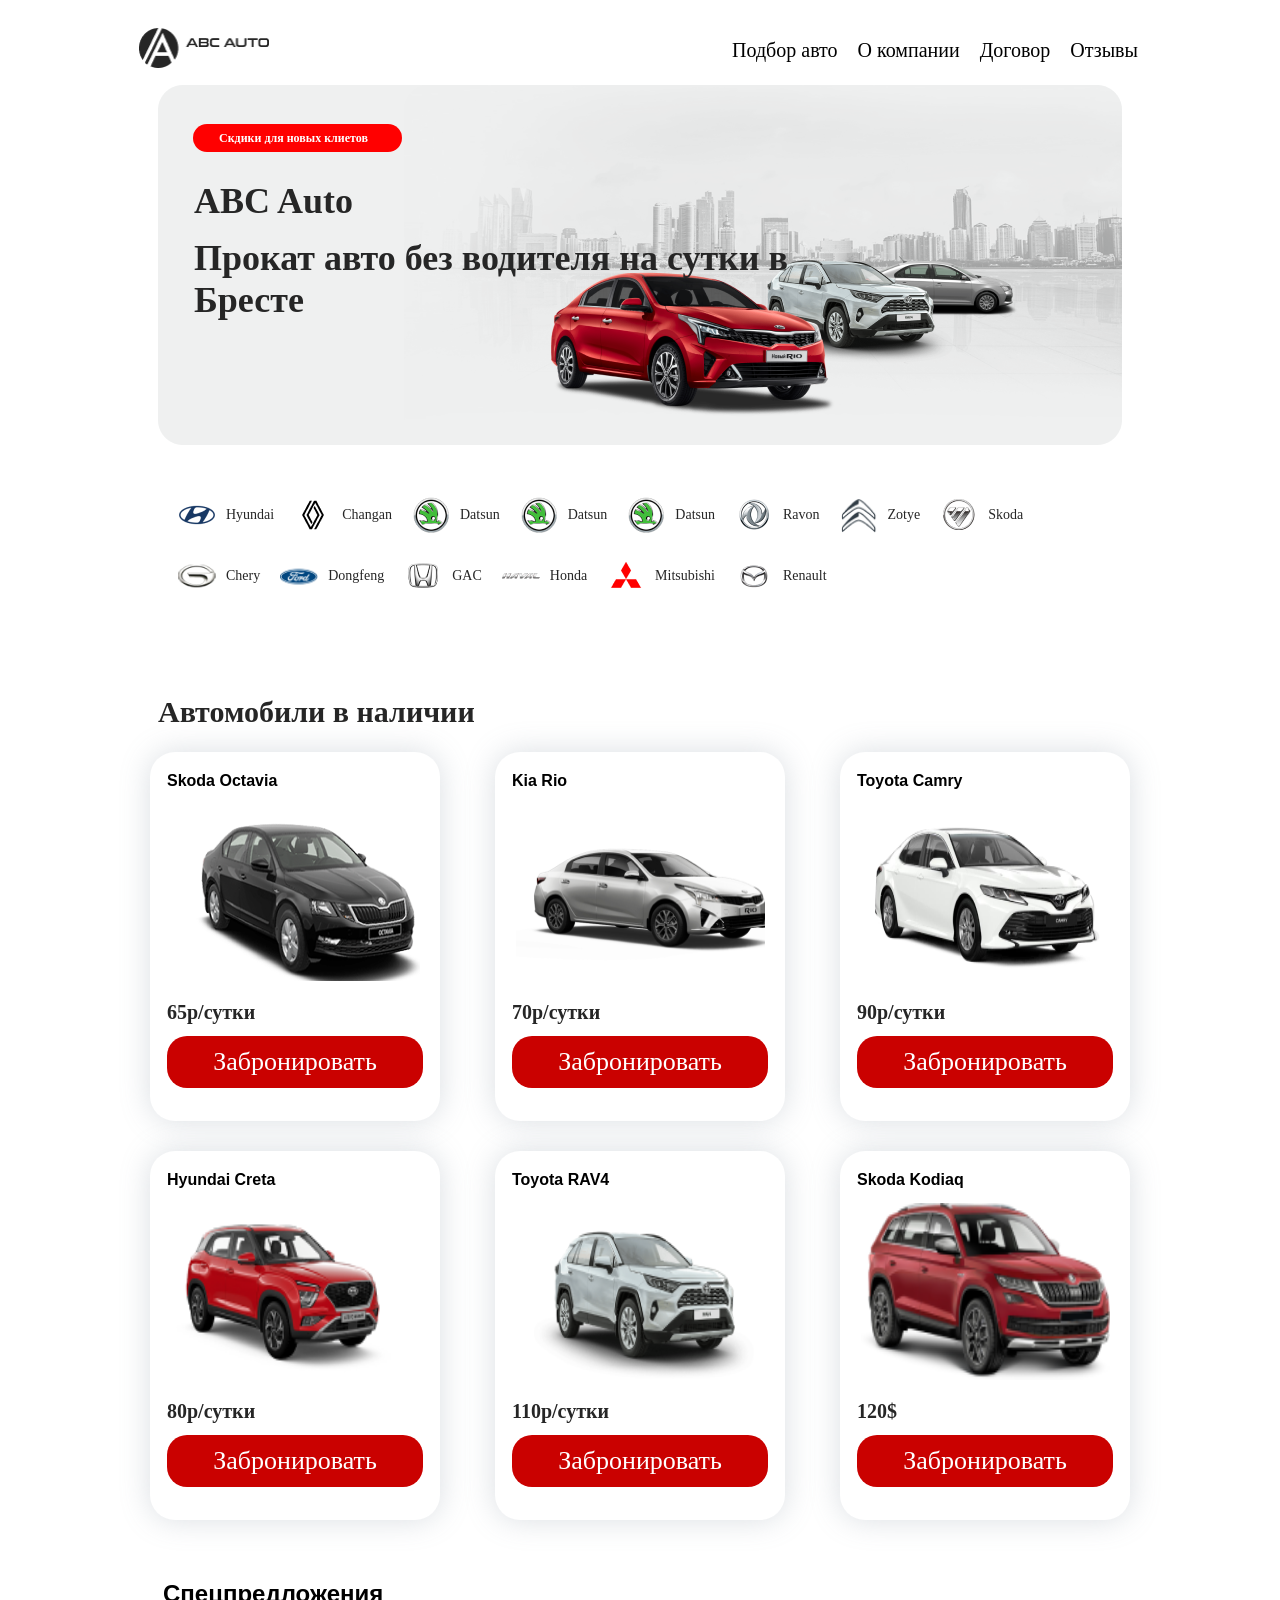
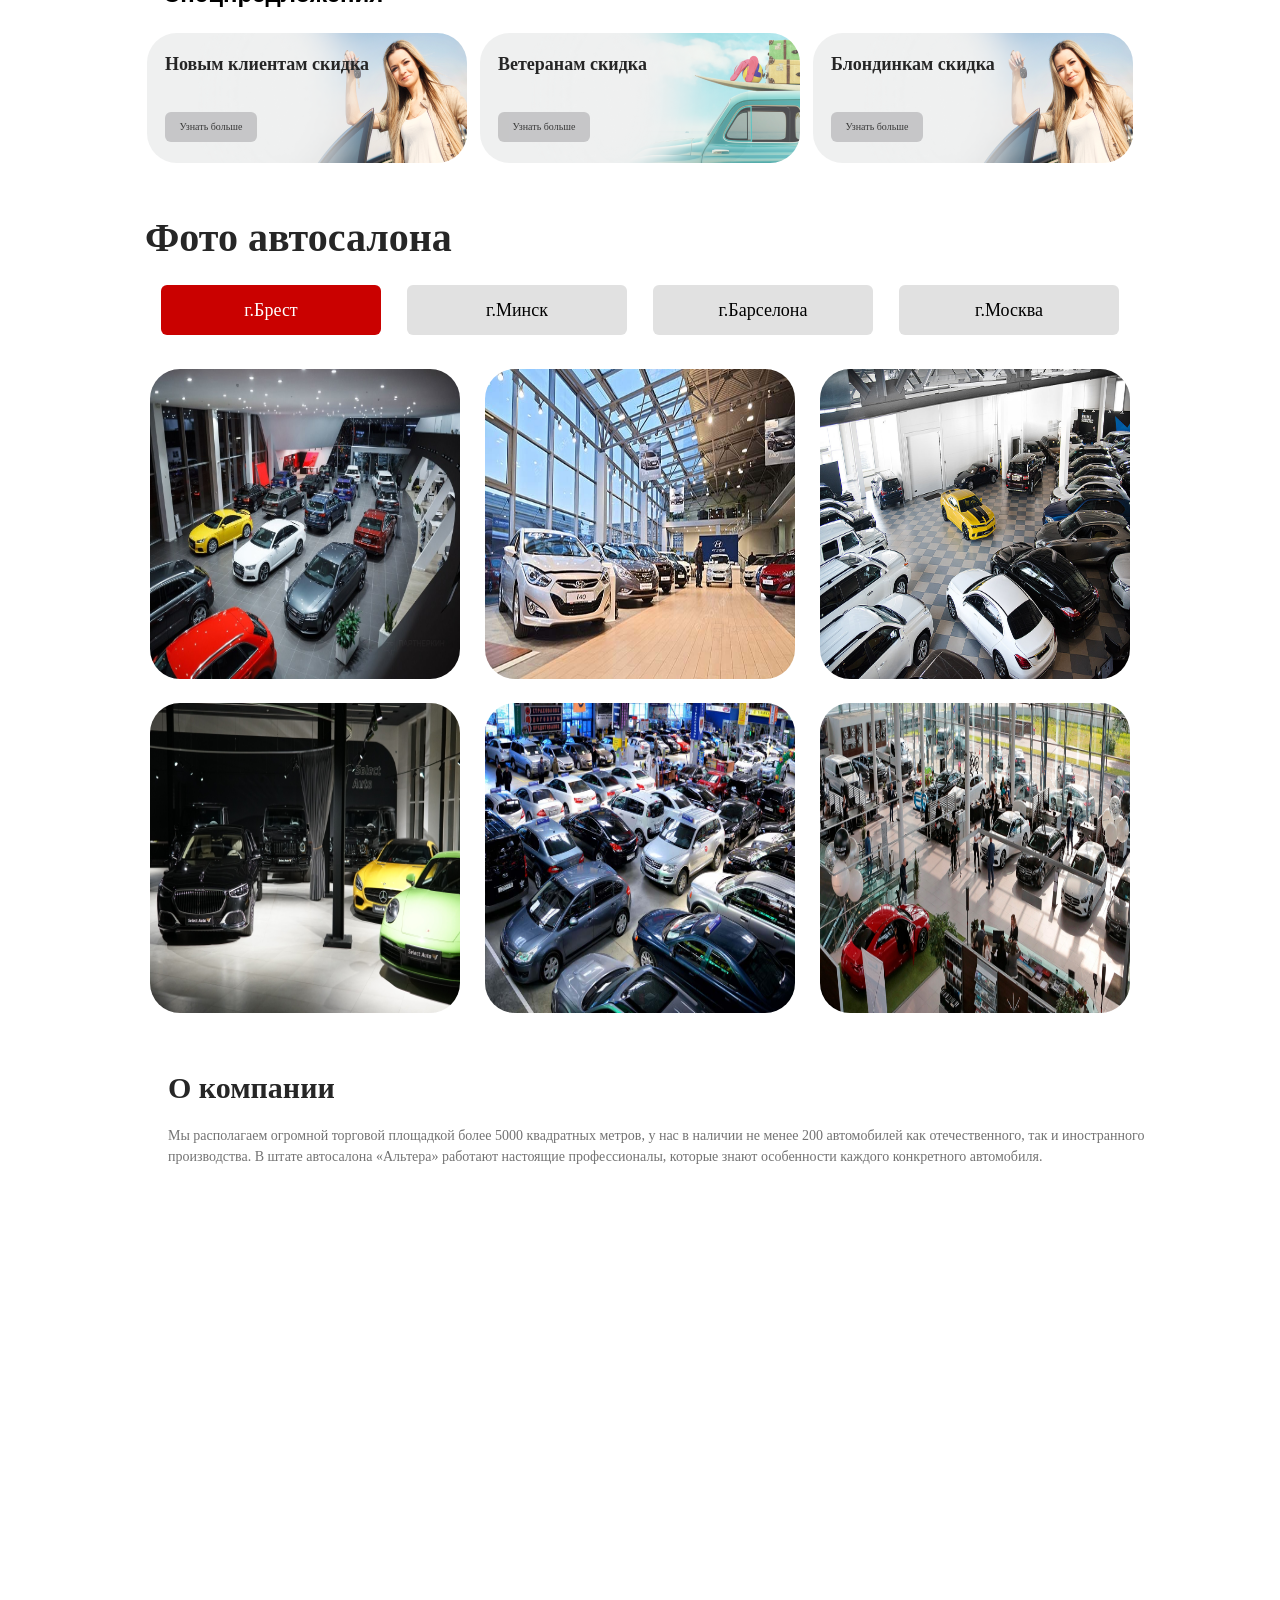
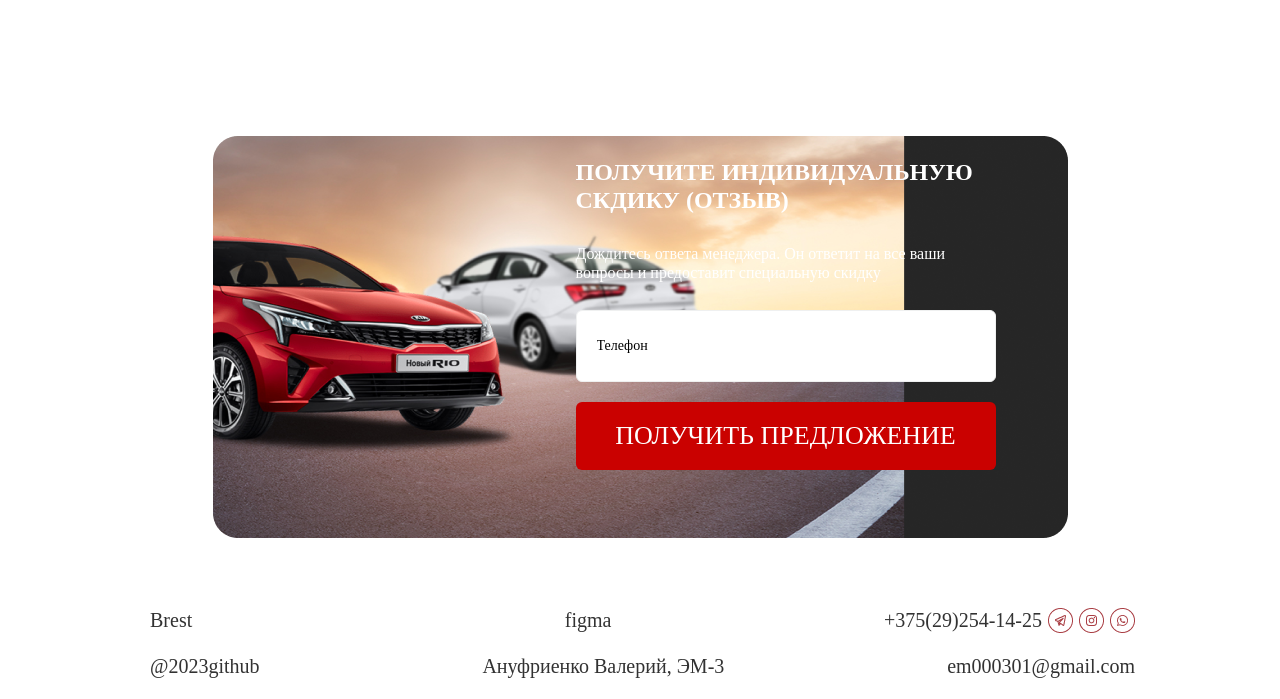
==== commit de61f888: "ugeguigegue" ====
--- a/index.html
+++ b/index.html
@@ -4,8 +4,8 @@
 <head>
     <meta charset="UTF-8">
     <meta name="viewport" content="width=device-width, initial-scale=1.0">
-    <meta name="keywords" content="Treplast">
-    <meta name="description" content="Treplast">
+    <meta name="keywords" content="Car rent">
+    <meta name="description" content="Car rent">
     <link rel="stylesheet" href="./scss/style.css">
     <!-- <link rel="stylesheet" href="./styles/style.css">
     <link rel="stylesheet" href="./styles/styles.css"> -->
@@ -168,45 +168,45 @@
             <div class="slider">
                 <ul class="portfolio__cards slider_left">
                     <li class="portfolio__card portfolio__card-1"><img class="portfolio__img portfolio__img-hide_1"
-                            src="./extends/jpg/1_1.jpg" alt="картинка"></li>
+                            src="./img/0111.png" alt="картинка"></li>
                     <li class="portfolio__card portfolio__card-2"><img class="portfolio__img portfolio__img-hide_2"
-                            src="./extends/jpg/1_1.jpg" alt="картинка"></li>
+                            src="./img/0222.jpg" alt="картинка"></li>
                     <li class="portfolio__card portfolio__card-3"><img class="portfolio__img portfolio__img-hide_3"
-                            src="./extends/jpg/1_2.jpg" alt="картинка"></li>
+                            src="./img/0333.jpg" alt="картинка"></li>
                     <li class="portfolio__card portfolio__card-4"><img class="portfolio__img portfolio__img-hide_4"
-                            src="./extends/jpg/1_3.jpg" alt="картинка"></li>
+                            src="./img/0444.jpg" alt="картинка"></li>
                     <li class="portfolio__card portfolio__card-5"><img class="portfolio__img portfolio__img-hide_5"
-                            src="./extends/jpg/1_4.jpg" alt="картинка"></li>
+                            src="./img/0555.jpg" alt="картинка"></li>
                     <li class="portfolio__card portfolio__card-6"><img class="portfolio__img portfolio__img-hide_6"
-                            src="./extends/jpg/1_5.jpg" alt="картинка"></li>
+                            src="./img/0666.jpg" alt="картинка"></li>
                 </ul>
                 <ul class="portfolio__cards slider_center">
                     <li class="portfolio__card portfolio__card-1"><img class="portfolio__img portfolio__img-hide_1"
-                            src="./extends/jpg/1_1.jpg" alt="картинка"></li>
-                    <li class="portfolio__card portfolio__card-2"><img class="portfolio__img portfolio__img-hide_2"
-                            src="./extends/jpg/1_1.jpg" alt="картинка"></li>
-                    <li class="portfolio__card portfolio__card-3"><img class="portfolio__img portfolio__img-hide_3"
-                            src="./extends/jpg/1_2.jpg" alt="картинка"></li>
-                    <li class="portfolio__card portfolio__card-4"><img class="portfolio__img portfolio__img-hide_4"
-                            src="./extends/jpg/1_3.jpg" alt="картинка"></li>
-                    <li class="portfolio__card portfolio__card-5"><img class="portfolio__img portfolio__img-hide_5"
-                            src="./extends/jpg/1_4.jpg" alt="картинка"></li>
-                    <li class="portfolio__card portfolio__card-6"><img class="portfolio__img portfolio__img-hide_6"
-                            src="./extends/jpg/1_5.jpg" alt="картинка"></li>
+                        src="./img/0111.png" alt="картинка"></li>
+                <li class="portfolio__card portfolio__card-2"><img class="portfolio__img portfolio__img-hide_2"
+                        src="./img/0222.jpg" alt="картинка"></li>
+                <li class="portfolio__card portfolio__card-3"><img class="portfolio__img portfolio__img-hide_3"
+                        src="./img/0333.jpg" alt="картинка"></li>
+                <li class="portfolio__card portfolio__card-4"><img class="portfolio__img portfolio__img-hide_4"
+                        src="./img/0444.jpg" alt="картинка"></li>
+                <li class="portfolio__card portfolio__card-5"><img class="portfolio__img portfolio__img-hide_5"
+                        src="./img/0555.jpg" alt="картинка"></li>
+                <li class="portfolio__card portfolio__card-6"><img class="portfolio__img portfolio__img-hide_6"
+                        src="./img/0666.jpg" alt="картинка"></li>
                 </ul>
                 <ul class="portfolio__cards slider_right">
                     <li class="portfolio__card portfolio__card-1"><img class="portfolio__img portfolio__img-hide_1"
-                            src="./extends/jpg/1_1.jpg" alt="картинка"></li>
-                    <li class="portfolio__card portfolio__card-2"><img class="portfolio__img portfolio__img-hide_2"
-                            src="./extends/jpg/1_1.jpg" alt="картинка"></li>
-                    <li class="portfolio__card portfolio__card-3"><img class="portfolio__img portfolio__img-hide_3"
-                            src="./extends/jpg/1_2.jpg" alt="картинка"></li>
-                    <li class="portfolio__card portfolio__card-4"><img class="portfolio__img portfolio__img-hide_4"
-                            src="./extends/jpg/1_3.jpg" alt="картинка"></li>
-                    <li class="portfolio__card portfolio__card-5"><img class="portfolio__img portfolio__img-hide_5"
-                            src="./extends/jpg/1_4.jpg" alt="картинка"></li>
-                    <li class="portfolio__card portfolio__card-6"><img class="portfolio__img portfolio__img-hide_6"
-                            src="./extends/jpg/1_5.jpg" alt="картинка"></li>
+                        src="./img/0111.png" alt="картинка"></li>
+                <li class="portfolio__card portfolio__card-2"><img class="portfolio__img portfolio__img-hide_2"
+                        src="./img/0222.jpg" alt="картинка"></li>
+                <li class="portfolio__card portfolio__card-3"><img class="portfolio__img portfolio__img-hide_3"
+                        src="./img/0333.jpg" alt="картинка"></li>
+                <li class="portfolio__card portfolio__card-4"><img class="portfolio__img portfolio__img-hide_4"
+                        src="./img/0444.jpg" alt="картинка"></li>
+                <li class="portfolio__card portfolio__card-5"><img class="portfolio__img portfolio__img-hide_5"
+                        src="./img/0555.jpg" alt="картинка"></li>
+                <li class="portfolio__card portfolio__card-6"><img class="portfolio__img portfolio__img-hide_6"
+                        src="./img/0666.jpg" alt="картинка"></li>
                 </ul>
             </div>
             <div class="arrows">
--- a/scss/style.css
+++ b/scss/style.css
@@ -537,7 +537,7 @@
 .calc {
   margin: 15px auto 30px auto;
   position: relative;
-  z-index: 2000;
+  z-index: 2;
 }
 
 .calc__container {
@@ -966,59 +966,6 @@
   color: #262626;
 }
 
-@media (max-width: 900px) {
-  .cover {
-    min-height: 506px;
-  }
-  .cover__img {
-    background-image: url(../extends/jpg/fonforcover768.jpg);
-  }
-  .cover__title {
-    font-family: "Inter";
-    font-style: normal;
-    font-weight: 700;
-    font-size: 49px;
-    line-height: 59px;
-    color: #cde1f0;
-    margin: 28px 0 0 26px;
-  }
-  .cover__subtitle {
-    margin: 27px 0 0 16px;
-    font-family: "Inter";
-    font-style: normal;
-    font-weight: 600;
-    font-size: 24px;
-    line-height: 29px;
-    color: #cde1f0;
-  }
-}
-@media (max-width: 520px) {
-  .cover {
-    min-height: 213px;
-  }
-  .cover__img {
-    background-image: url(../extends/svg/opa.svg);
-  }
-  .cover__title {
-    font-family: "Inter";
-    font-style: normal;
-    font-weight: 700;
-    font-size: 27px;
-    line-height: 33px;
-    color: #cde1f0;
-    margin: 28px 0 0 26px;
-  }
-  .cover__subtitle {
-    margin: 8px 0 0 11px;
-    font-family: "Inter";
-    font-style: normal;
-    font-weight: 600;
-    font-size: 14px;
-    line-height: 17px;
-    color: #cde1f0;
-    max-width: 145px;
-  }
-}
 .car {
   padding: 50px;
   display: flex;
